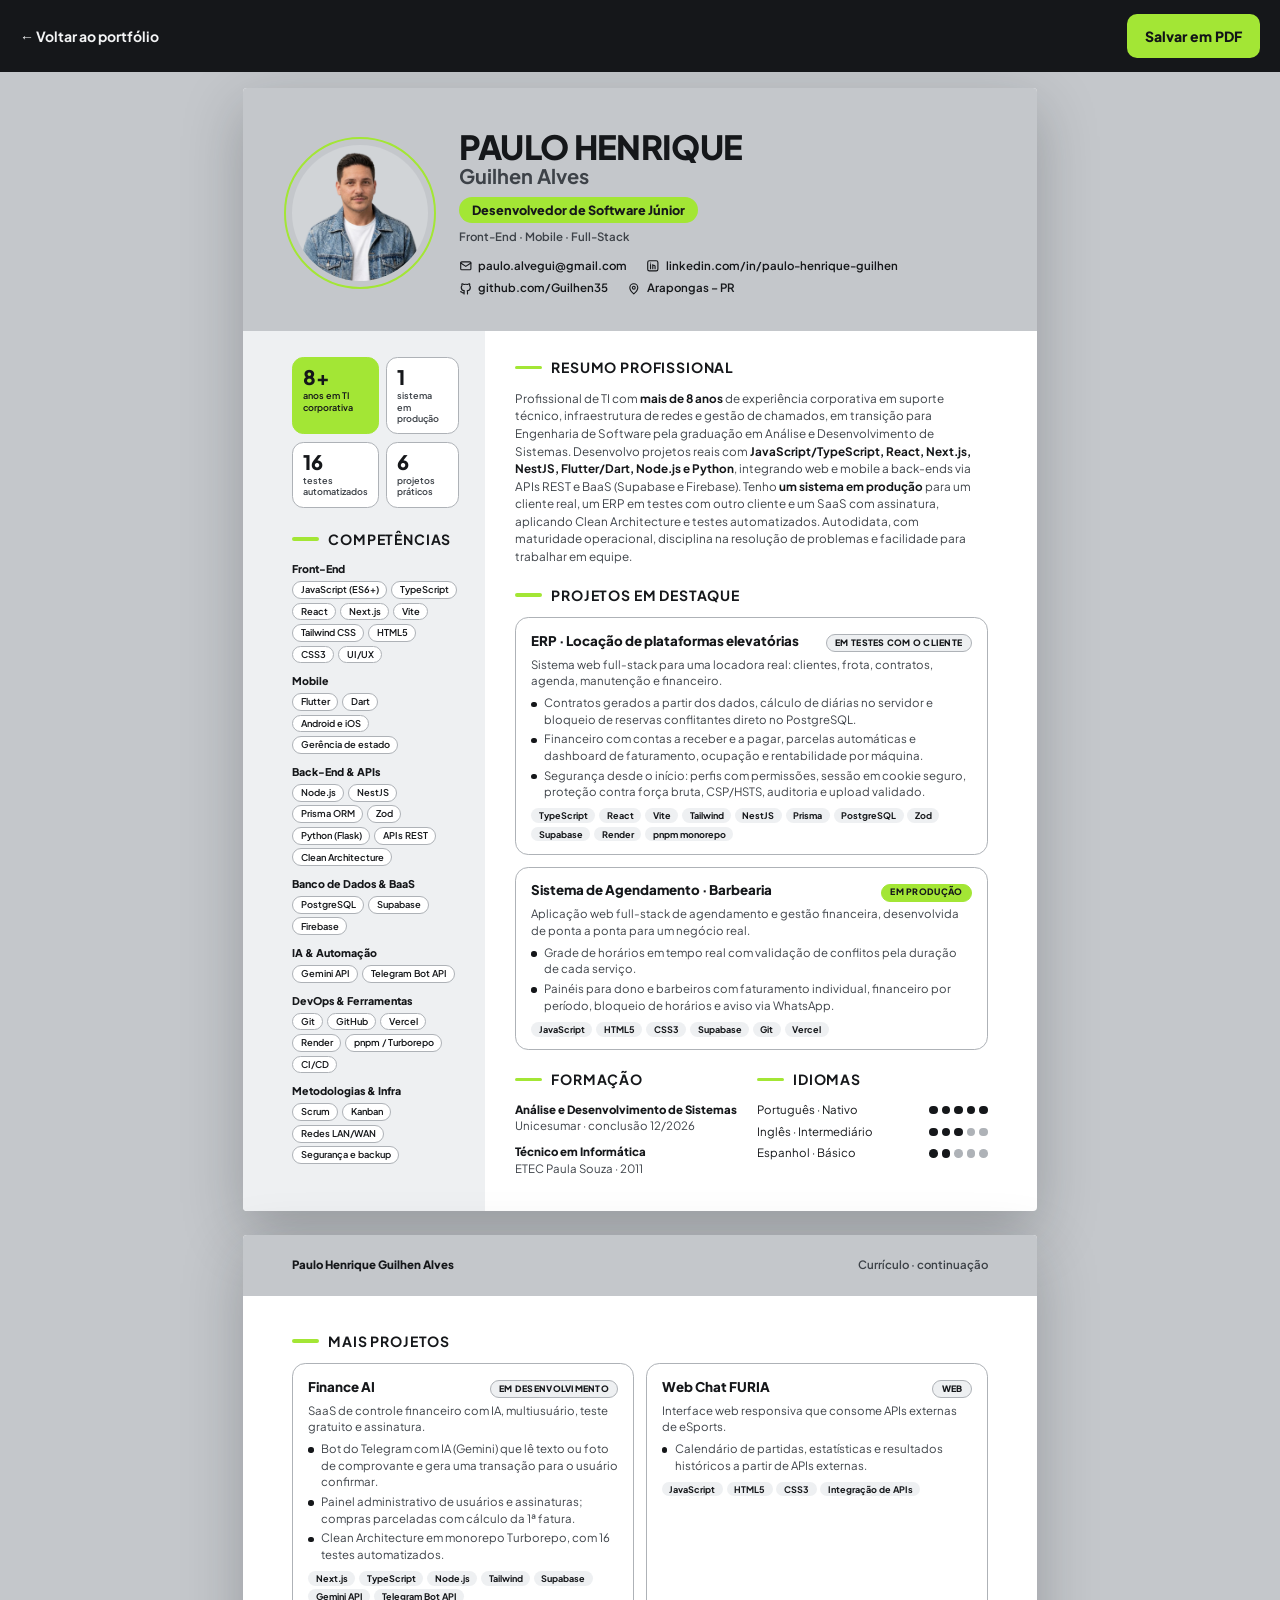
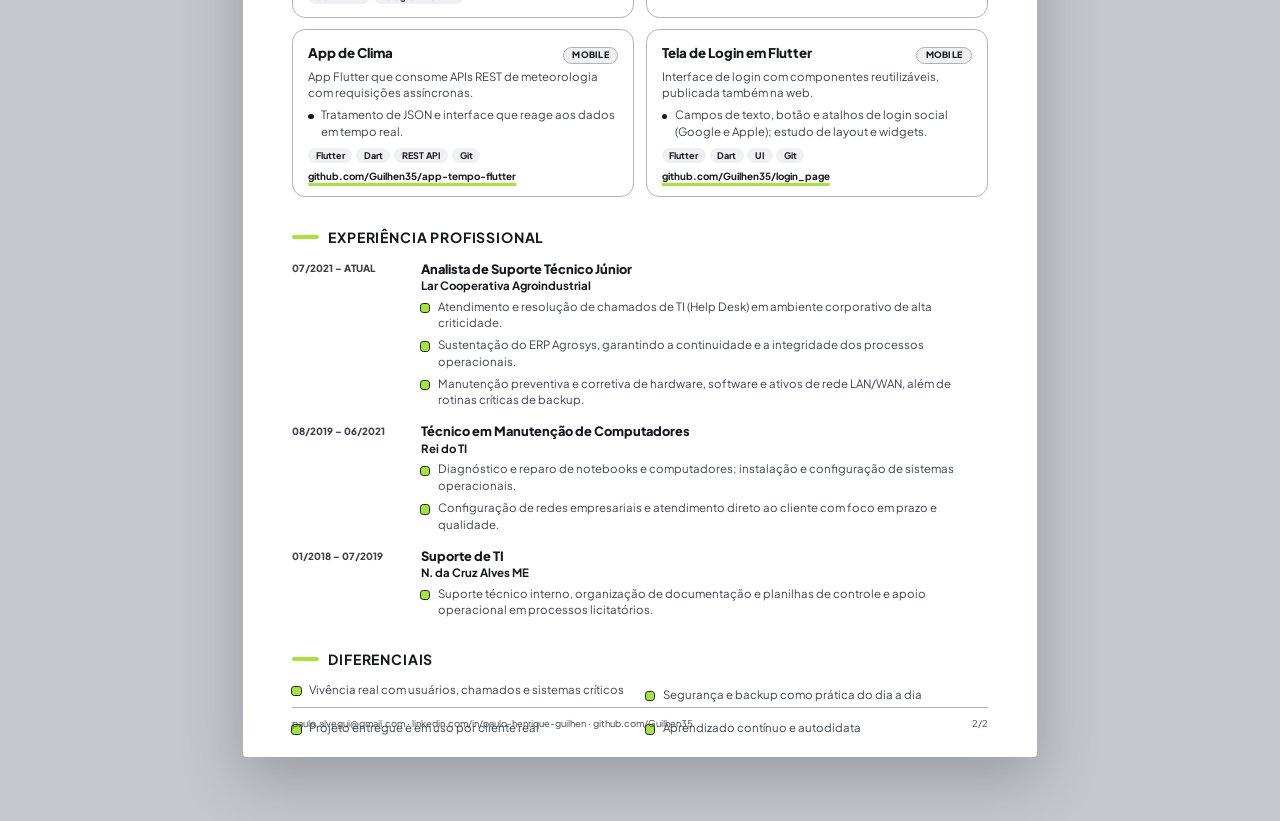
==== curriculo.html @ 2b318597 "Corrige textos do curriculo e PDF no celular" ====
<!doctype html>
<html lang="pt-BR">
<head>
  <meta charset="utf-8">
  <meta name="viewport" content="width=860">
  <title>Currículo · Paulo Henrique Guilhen Alves</title>
  <meta name="description" content="Currículo de Paulo Henrique Guilhen Alves, desenvolvedor de software Front-End, Mobile e Full-Stack.">
  <meta name="robots" content="noindex">
  <link rel="icon" href="/assets/img/favicon.svg" type="image/svg+xml">
  <link rel="stylesheet" href="/assets/css/curriculo.css">
  <script src="/assets/js/curriculo.js" defer></script>
</head>
<body>
<nav class="barra-cv" aria-label="Ações do currículo">
  <a href="/">← Voltar ao portfólio</a>
  <button type="button" data-imprimir>Salvar em PDF</button>
</nav>

<section class="pagina">
  <header class="topo">
    <div class="foto"><img src="/assets/img/foto.webp" alt=""></div>
    <div>
      <h1 class="nome">Paulo Henrique<span>Guilhen Alves</span></h1>
      <p class="tag">Desenvolvedor de Software Júnior</p>
      <p class="sub">Front-End · Mobile · Full-Stack</p>
      <ul class="contatos">
        <li><svg viewBox="0 0 24 24"><rect x="3" y="5" width="18" height="14" rx="2"/><path d="m3 7 9 6 9-6"/></svg>paulo.alvegui@gmail.com</li>
        <li><svg viewBox="0 0 24 24"><rect x="3" y="3" width="18" height="18" rx="3"/><path d="M8 10v7M8 7v.01M12 17v-4a2 2 0 0 1 4 0v4M12 10v7"/></svg><a href="https://www.linkedin.com/in/paulo-henrique-guilhen">linkedin.com/in/paulo-henrique-guilhen</a></li>
        <li><svg viewBox="0 0 24 24"><path d="M9 19c-4 1.5-4-2-6-2m12 4v-3.5c0-1 .1-1.4-.5-2 2.8-.3 5.5-1.4 5.5-6a4.6 4.6 0 0 0-1.3-3.2 4.2 4.2 0 0 0-.1-3.2s-1.1-.3-3.5 1.3a12 12 0 0 0-6.2 0C6.5 2.8 5.4 3.1 5.4 3.1a4.2 4.2 0 0 0-.1 3.2A4.6 4.6 0 0 0 4 9.5c0 4.6 2.7 5.7 5.5 6-.6.6-.6 1.2-.5 2V21"/></svg><a href="https://github.com/Guilhen35">github.com/Guilhen35</a></li>
        <li><svg viewBox="0 0 24 24"><path d="M12 21s-7-6.2-7-11a7 7 0 0 1 14 0c0 4.8-7 11-7 11z"/><circle cx="12" cy="10" r="2.5"/></svg>Arapongas – PR</li>
      </ul>
    </div>
  </header>

  <div class="corpo">
    <aside class="lateral">
      <ul class="numeros">
        <li><strong>8+</strong><span>anos em TI corporativa</span></li>
        <li><strong>1</strong><span>sistema em produção</span></li>
        <li><strong>16</strong><span>testes automatizados</span></li>
        <li><strong>6</strong><span>projetos práticos</span></li>
      </ul>

      <div>
        <h2>Competências</h2>
        <div class="grupo"><h3>Front-End</h3><ul class="chips"><li>JavaScript (ES6+)</li><li>TypeScript</li><li>React</li><li>Next.js</li><li>Vite</li><li>Tailwind CSS</li><li>HTML5</li><li>CSS3</li><li>UI/UX</li></ul></div>
        <div class="grupo"><h3>Mobile</h3><ul class="chips"><li>Flutter</li><li>Dart</li><li>Android e iOS</li><li>Gerência de estado</li></ul></div>
        <div class="grupo"><h3>Back-End &amp; APIs</h3><ul class="chips"><li>Node.js</li><li>NestJS</li><li>Prisma ORM</li><li>Zod</li><li>Python (Flask)</li><li>APIs REST</li><li>Clean Architecture</li></ul></div>
        <div class="grupo"><h3>Banco de Dados &amp; BaaS</h3><ul class="chips"><li>PostgreSQL</li><li>Supabase</li><li>Firebase</li></ul></div>
        <div class="grupo"><h3>IA &amp; Automação</h3><ul class="chips"><li>Gemini API</li><li>Telegram Bot API</li></ul></div>
        <div class="grupo"><h3>DevOps &amp; Ferramentas</h3><ul class="chips"><li>Git</li><li>GitHub</li><li>Vercel</li><li>Render</li><li>pnpm / Turborepo</li><li>CI/CD</li></ul></div>
        <div class="grupo"><h3>Metodologias &amp; Infra</h3><ul class="chips"><li>Scrum</li><li>Kanban</li><li>Redes LAN/WAN</li><li>Segurança e backup</li></ul></div>
      </div>

    </aside>

    <main class="principal">
      <div>
        <h2>Resumo profissional</h2>
        <p class="resumo">Profissional de TI com <strong>mais de 8 anos</strong> de experiência corporativa em suporte técnico, infraestrutura de redes e gestão de chamados, em transição para Engenharia de Software pela graduação em Análise e Desenvolvimento de Sistemas. Desenvolvo projetos reais com <strong>JavaScript/TypeScript, React, Next.js, NestJS, Flutter/Dart, Node.js e Python</strong>, integrando web e mobile a back-ends via APIs REST e BaaS (Supabase e Firebase). Tenho <strong>um sistema em produção</strong> para um cliente real, um ERP em testes com outro cliente e um SaaS com assinatura, aplicando Clean Architecture e testes automatizados. Autodidata, com maturidade operacional, disciplina na resolução de problemas e facilidade para trabalhar em equipe.</p>
      </div>

      <div>
        <h2>Projetos em destaque</h2>
        <article class="projeto">
          <div class="projeto__topo"><h3>ERP · Locação de plataformas elevatórias</h3><span class="status">Em testes com o cliente</span></div>
          <p class="desc">Sistema web full-stack para uma locadora real: clientes, frota, contratos, agenda, manutenção e financeiro.</p>
          <ul class="pontos-txt">
            <li>Contratos gerados a partir dos dados, cálculo de diárias no servidor e bloqueio de reservas conflitantes direto no PostgreSQL.</li>
            <li>Financeiro com contas a receber e a pagar, parcelas automáticas e dashboard de faturamento, ocupação e rentabilidade por máquina.</li>
            <li>Segurança desde o início: perfis com permissões, sessão em cookie seguro, proteção contra força bruta, CSP/HSTS, auditoria e upload validado.</li>
          </ul>
          <ul class="techs"><li>TypeScript</li><li>React</li><li>Vite</li><li>Tailwind</li><li>NestJS</li><li>Prisma</li><li>PostgreSQL</li><li>Zod</li><li>Supabase</li><li>Render</li><li>pnpm monorepo</li></ul>
        </article>
        <article class="projeto">
          <div class="projeto__topo"><h3>Sistema de Agendamento · Barbearia</h3><span class="status verde">Em produção</span></div>
          <p class="desc">Aplicação web full-stack de agendamento e gestão financeira, desenvolvida de ponta a ponta para um negócio real.</p>
          <ul class="pontos-txt">
            <li>Grade de horários em tempo real com validação de conflitos pela duração de cada serviço.</li>
            <li>Painéis para dono e barbeiros com faturamento individual, financeiro por período, bloqueio de horários e aviso via WhatsApp.</li>
          </ul>
          <ul class="techs"><li>JavaScript</li><li>HTML5</li><li>CSS3</li><li>Supabase</li><li>Git</li><li>Vercel</li></ul>
        </article>
      </div>
      <div class="grade2">
        <div>
        <h2>Formação</h2>
        <div class="item"><h3>Análise e Desenvolvimento de Sistemas</h3><p>Unicesumar · conclusão 12/2026</p></div>
        <div class="item"><h3>Técnico em Informática</h3><p>ETEC Paula Souza · 2011</p></div>
      </div>

        <div>
        <h2>Idiomas</h2>
        <div class="idioma"><span>Português · Nativo</span><span class="pontos"><i class="on"></i><i class="on"></i><i class="on"></i><i class="on"></i><i class="on"></i></span></div>
        <div class="idioma"><span>Inglês · Intermediário</span><span class="pontos"><i class="on"></i><i class="on"></i><i class="on"></i><i></i><i></i></span></div>
        <div class="idioma"><span>Espanhol · Básico</span><span class="pontos"><i class="on"></i><i class="on"></i><i></i><i></i><i></i></span></div>
      </div>
      </div>
    </main>
  </div>
</section>

<section class="pagina">
  <header class="topo2">Paulo Henrique Guilhen Alves <span>Currículo · continuação</span></header>
  <div class="corpo2">
    <div>
      <h2>Mais projetos</h2>
      <div class="grade2">
        <article class="projeto">
          <div class="projeto__topo"><h3>Finance AI</h3><span class="status">Em desenvolvimento</span></div>
          <p class="desc">SaaS de controle financeiro com IA, multiusuário, teste gratuito e assinatura.</p>
          <ul class="pontos-txt">
            <li>Bot do Telegram com IA (Gemini) que lê texto ou foto de comprovante e gera uma transação para o usuário confirmar.</li>
            <li>Painel administrativo de usuários e assinaturas; compras parceladas com cálculo da 1ª fatura.</li>
            <li>Clean Architecture em monorepo Turborepo, com 16 testes automatizados.</li>
          </ul>
          <ul class="techs"><li>Next.js</li><li>TypeScript</li><li>Node.js</li><li>Tailwind</li><li>Supabase</li><li>Gemini API</li><li>Telegram Bot API</li></ul>
        </article>
        <article class="projeto">
          <div class="projeto__topo"><h3>Web Chat FURIA</h3><span class="status">Web</span></div>
          <p class="desc">Interface web responsiva que consome APIs externas de eSports.</p>
          <ul class="pontos-txt">
            <li>Calendário de partidas, estatísticas e resultados históricos a partir de APIs externas.</li>
          </ul>
          <ul class="techs"><li>JavaScript</li><li>HTML5</li><li>CSS3</li><li>Integração de APIs</li></ul>
        </article>
        <article class="projeto">
          <div class="projeto__topo"><h3>App de Clima</h3><span class="status">Mobile</span></div>
          <p class="desc">App Flutter que consome APIs REST de meteorologia com requisições assíncronas.</p>
          <ul class="pontos-txt">
            <li>Tratamento de JSON e interface que reage aos dados em tempo real.</li>
          </ul>
          <ul class="techs"><li>Flutter</li><li>Dart</li><li>REST API</li><li>Git</li></ul>
          <p class="repo"><a href="https://github.com/Guilhen35/app-tempo-flutter">github.com/Guilhen35/app-tempo-flutter</a></p>
        </article>
        <article class="projeto">
          <div class="projeto__topo"><h3>Tela de Login em Flutter</h3><span class="status">Mobile</span></div>
          <p class="desc">Interface de login com componentes reutilizáveis, publicada também na web.</p>
          <ul class="pontos-txt">
            <li>Campos de texto, botão e atalhos de login social (Google e Apple); estudo de layout e widgets.</li>
          </ul>
          <ul class="techs"><li>Flutter</li><li>Dart</li><li>UI</li><li>Git</li></ul>
          <p class="repo"><a href="https://github.com/Guilhen35/login_page">github.com/Guilhen35/login_page</a></p>
        </article>
      </div>
    </div>

    <div>
      <h2>Experiência profissional</h2>
      <div class="exp">
        <span class="exp__periodo">07/2021 – atual</span>
        <div>
          <h3>Analista de Suporte Técnico Júnior</h3>
          <p class="local">Lar Cooperativa Agroindustrial</p>
          <ul class="lista-check">
            <li>Atendimento e resolução de chamados de TI (Help Desk) em ambiente corporativo de alta criticidade.</li>
            <li>Sustentação do ERP Agrosys, garantindo a continuidade e a integridade dos processos operacionais.</li>
            <li>Manutenção preventiva e corretiva de hardware, software e ativos de rede LAN/WAN, além de rotinas críticas de backup.</li>
          </ul>
        </div>
      </div>
      <div class="exp">
        <span class="exp__periodo">08/2019 – 06/2021</span>
        <div>
          <h3>Técnico em Manutenção de Computadores</h3>
          <p class="local">Rei do TI</p>
          <ul class="lista-check">
            <li>Diagnóstico e reparo de notebooks e computadores; instalação e configuração de sistemas operacionais.</li>
            <li>Configuração de redes empresariais e atendimento direto ao cliente com foco em prazo e qualidade.</li>
          </ul>
        </div>
      </div>
      <div class="exp">
        <span class="exp__periodo">01/2018 – 07/2019</span>
        <div>
          <h3>Suporte de TI</h3>
          <p class="local">N. da Cruz Alves ME</p>
          <ul class="lista-check">
            <li>Suporte técnico interno, organização de documentação e planilhas de controle e apoio operacional em processos licitatórios.</li>
          </ul>
        </div>
      </div>
    </div>

    <div>
      <h2>Diferenciais</h2>
      <ul class="lista-check grade2">
        <li>Vivência real com usuários, chamados e sistemas críticos</li>
        <li>Segurança e backup como prática do dia a dia</li>
        <li>Projeto entregue e em uso por cliente real</li>
        <li>Aprendizado contínuo e autodidata</li>
      </ul>
    </div>
  </div>
  <footer class="rodape"><span>paulo.alvegui@gmail.com · linkedin.com/in/paulo-henrique-guilhen · github.com/Guilhen35</span><span>2/2</span></footer>
</section>

</body>
</html>
---- assets/css/curriculo.css ----
@font-face { font-family: 'Jakarta'; src: url('../fonts/plus-jakarta-sans-latin-wght-normal.woff2') format('woff2'); font-weight: 200 800; }
@page { size: A4; margin: 0; }
:root {
  --bg: #C4C7CB; --surface: #EEF0F2; --circulo: #D1D4D7; --borda: #AEB2B7;
  --texto: #15171A; --suave: #3D4248; --destaque: #A3E635;
}
* { box-sizing: border-box; }
html { -webkit-text-size-adjust: 100%; text-size-adjust: 100%; }
body { margin: 0; font-family: 'Jakarta', sans-serif; color: var(--texto); font-size: 8.6pt; line-height: 1.45; -webkit-print-color-adjust: exact; print-color-adjust: exact; }
.pagina { width: 210mm; height: 297mm; position: relative; overflow: hidden; background: #fff; page-break-after: always; }
.pagina:last-child { page-break-after: auto; }
h2 { margin: 0 0 3.2mm; font-size: 10.5pt; text-transform: uppercase; letter-spacing: .06em; display: flex; align-items: center; gap: 2.5mm; }
h2::before { content: ""; width: 7mm; height: 1mm; background: var(--destaque); border-radius: 1mm; }
p { margin: 0; }
ul { margin: 0; padding: 0; list-style: none; }
a { color: inherit; text-decoration: none; }

/* Cabeçalho */
.topo { background: var(--bg); padding: 11mm 13mm 9mm; display: flex; align-items: center; gap: 8mm; }
.foto { width: 36mm; height: 36mm; border-radius: 50%; background: var(--circulo); overflow: hidden; position: relative; flex-shrink: 0; outline: .7mm solid var(--destaque); outline-offset: 1.6mm; }
.foto img { position: absolute; left: 50%; top: 5%; height: 143%; transform: translateX(-50%); }
.nome { margin: 0; font-size: 25pt; line-height: .98; font-weight: 800; letter-spacing: -.02em; text-transform: uppercase; }
.nome span { display: block; font-size: 15pt; font-weight: 700; letter-spacing: 0; color: var(--suave); margin-top: 1mm; text-transform: none; }
.tag { display: inline-block; margin-top: 3mm; background: var(--destaque); padding: 1mm 3.5mm; border-radius: 10mm; font-weight: 800; font-size: 9.5pt; }
.sub { margin-top: 1.6mm; font-weight: 600; color: var(--suave); }
.contatos { display: flex; flex-wrap: wrap; gap: 1.6mm 5mm; margin-top: 3.2mm; font-weight: 600; }
.contatos li { display: flex; align-items: center; gap: 1.6mm; }
.contatos svg { width: 3.6mm; height: 3.6mm; fill: none; stroke: var(--texto); stroke-width: 2; stroke-linecap: round; stroke-linejoin: round; }

/* Corpo */
.corpo { display: grid; grid-template-columns: 64mm 1fr; height: calc(297mm - 58mm); }
.lateral { background: var(--surface); padding: 7mm 7mm 7mm 13mm; display: flex; flex-direction: column; gap: 5.5mm; }
.principal { padding: 7mm 13mm 7mm 8mm; display: flex; flex-direction: column; gap: 5mm; }

.numeros { display: grid; grid-template-columns: 1fr 1fr; gap: 2mm; }
.numeros li { background: #fff; border: .25mm solid var(--borda); border-radius: 3mm; padding: 2.4mm 2.6mm; }
.numeros li:first-child { background: var(--destaque); border-color: var(--destaque); }
.numeros strong { display: block; font-size: 15pt; line-height: 1; font-weight: 800; }
.numeros span { font-size: 6.8pt; font-weight: 600; color: var(--suave); line-height: 1.25; display: block; margin-top: .8mm; }
.numeros li:first-child span { color: var(--texto); }

.grupo { margin-bottom: 2.6mm; }
.grupo:last-child { margin-bottom: 0; }
.grupo h3 { margin: 0 0 1.2mm; font-size: 8pt; font-weight: 800; }
.chips { display: flex; flex-wrap: wrap; gap: 1mm; }
.chips li { background: #fff; border: .25mm solid var(--borda); border-radius: 10mm; padding: .3mm 2mm; font-size: 7pt; font-weight: 600; }

.item h3 { margin: 0; font-size: 8.6pt; font-weight: 800; }
.item p { color: var(--suave); }
.item + .item { margin-top: 2.4mm; }
.idioma { display: flex; justify-content: space-between; align-items: center; }
.idioma + .idioma { margin-top: 1.4mm; }
.pontos { display: flex; gap: 1mm; }
.pontos i { width: 2.3mm; height: 2.3mm; border-radius: 50%; background: var(--borda); }
.pontos i.on { background: var(--texto); }
.lista-check li { position: relative; padding-left: 4.5mm; color: var(--suave); }
.lista-check li + li { margin-top: 1.4mm; }
.lista-check li::before { content: ""; position: absolute; left: 0; top: 1.4mm; width: 2.2mm; height: 2.2mm; border-radius: .6mm; background: var(--destaque); outline: .25mm solid var(--texto); }

.resumo { font-size: 8.8pt; line-height: 1.5; color: var(--suave); }
.resumo strong { color: var(--texto); }

.projeto { border: .25mm solid var(--borda); border-radius: 3.5mm; padding: 3.4mm 4mm; }
.projeto + .projeto { margin-top: 3mm; }
.projeto__topo { display: flex; justify-content: space-between; align-items: baseline; gap: 3mm; }
.projeto h3 { margin: 0; font-size: 10pt; font-weight: 800; }
.status { flex-shrink: 0; font-size: 6.6pt; font-weight: 800; text-transform: uppercase; letter-spacing: .03em; padding: .4mm 2.2mm; border-radius: 10mm; border: .25mm solid var(--borda); background: var(--surface); }
.status.verde { background: var(--destaque); border-color: var(--destaque); }
.projeto .desc { margin-top: 1.2mm; color: var(--suave); }
.projeto ul.pontos-txt { margin-top: 1.4mm; }
.projeto ul.pontos-txt li { position: relative; padding-left: 3.4mm; color: var(--suave); }
.projeto ul.pontos-txt li + li { margin-top: .8mm; }
.projeto ul.pontos-txt li::before { content: ""; position: absolute; left: 0; top: 1.7mm; width: 1.4mm; height: 1.4mm; border-radius: 50%; background: var(--texto); }
.techs { display: flex; flex-wrap: wrap; gap: 1mm; margin-top: 2mm; }
.techs li { background: var(--surface); border-radius: 10mm; padding: .2mm 2mm; font-size: 6.8pt; font-weight: 700; }
.repo { margin-top: 1.6mm; font-size: 7.4pt; font-weight: 700; text-decoration: underline; text-decoration-color: var(--destaque); text-decoration-thickness: .7mm; text-underline-offset: .8mm; }

.exp { display: grid; grid-template-columns: 30mm 1fr; gap: 4mm; }
.exp + .exp { margin-top: 3.6mm; }
.exp__periodo { font-size: 7.4pt; font-weight: 800; text-transform: uppercase; color: var(--suave); padding-top: .5mm; }
.exp h3 { margin: 0; font-size: 9.6pt; font-weight: 800; }
.exp .local { font-weight: 700; margin-bottom: 1mm; }

/* Página 2 */
.topo2 { background: var(--bg); padding: 6mm 13mm; display: flex; justify-content: space-between; align-items: center; font-weight: 800; }
.topo2 span { font-weight: 600; color: var(--suave); }
.corpo2 { padding: 9mm 13mm; display: flex; flex-direction: column; gap: 8mm; }
.grade2 { display: grid; grid-template-columns: 1fr 1fr; gap: 3mm; }
.grade2 .projeto + .projeto { margin-top: 0; }
.rodape { position: absolute; left: 13mm; right: 13mm; bottom: 7mm; display: flex; justify-content: space-between; font-size: 7pt; color: var(--suave); border-top: .25mm solid var(--borda); padding-top: 2.5mm; }

/* Tela: páginas centralizadas sobre o fundo do site */
@media screen {
  html { background: #C4C7CB; }
  body { padding: 88px 16px 40px; }
  .pagina { margin: 0 auto 24px; box-shadow: 0 20px 60px rgba(21,23,26,.25); border-radius: 4px; }
  .barra-cv {
    position: fixed; top: 0; left: 0; right: 0; z-index: 10;
    display: flex; justify-content: space-between; align-items: center; gap: 12px;
    padding: 14px 20px; background: #15171A; color: #F3F4F5; font-size: 14px;
  }
  .barra-cv a { font-weight: 700; color: #F3F4F5; }
  .barra-cv button {
    min-height: 44px; padding: 0 18px; border: 0; border-radius: 10px; cursor: pointer;
    background: #A3E635; color: #121417; font: 800 14px 'Jakarta', system-ui, sans-serif;
  }
}
@media print { .barra-cv { display: none; } }
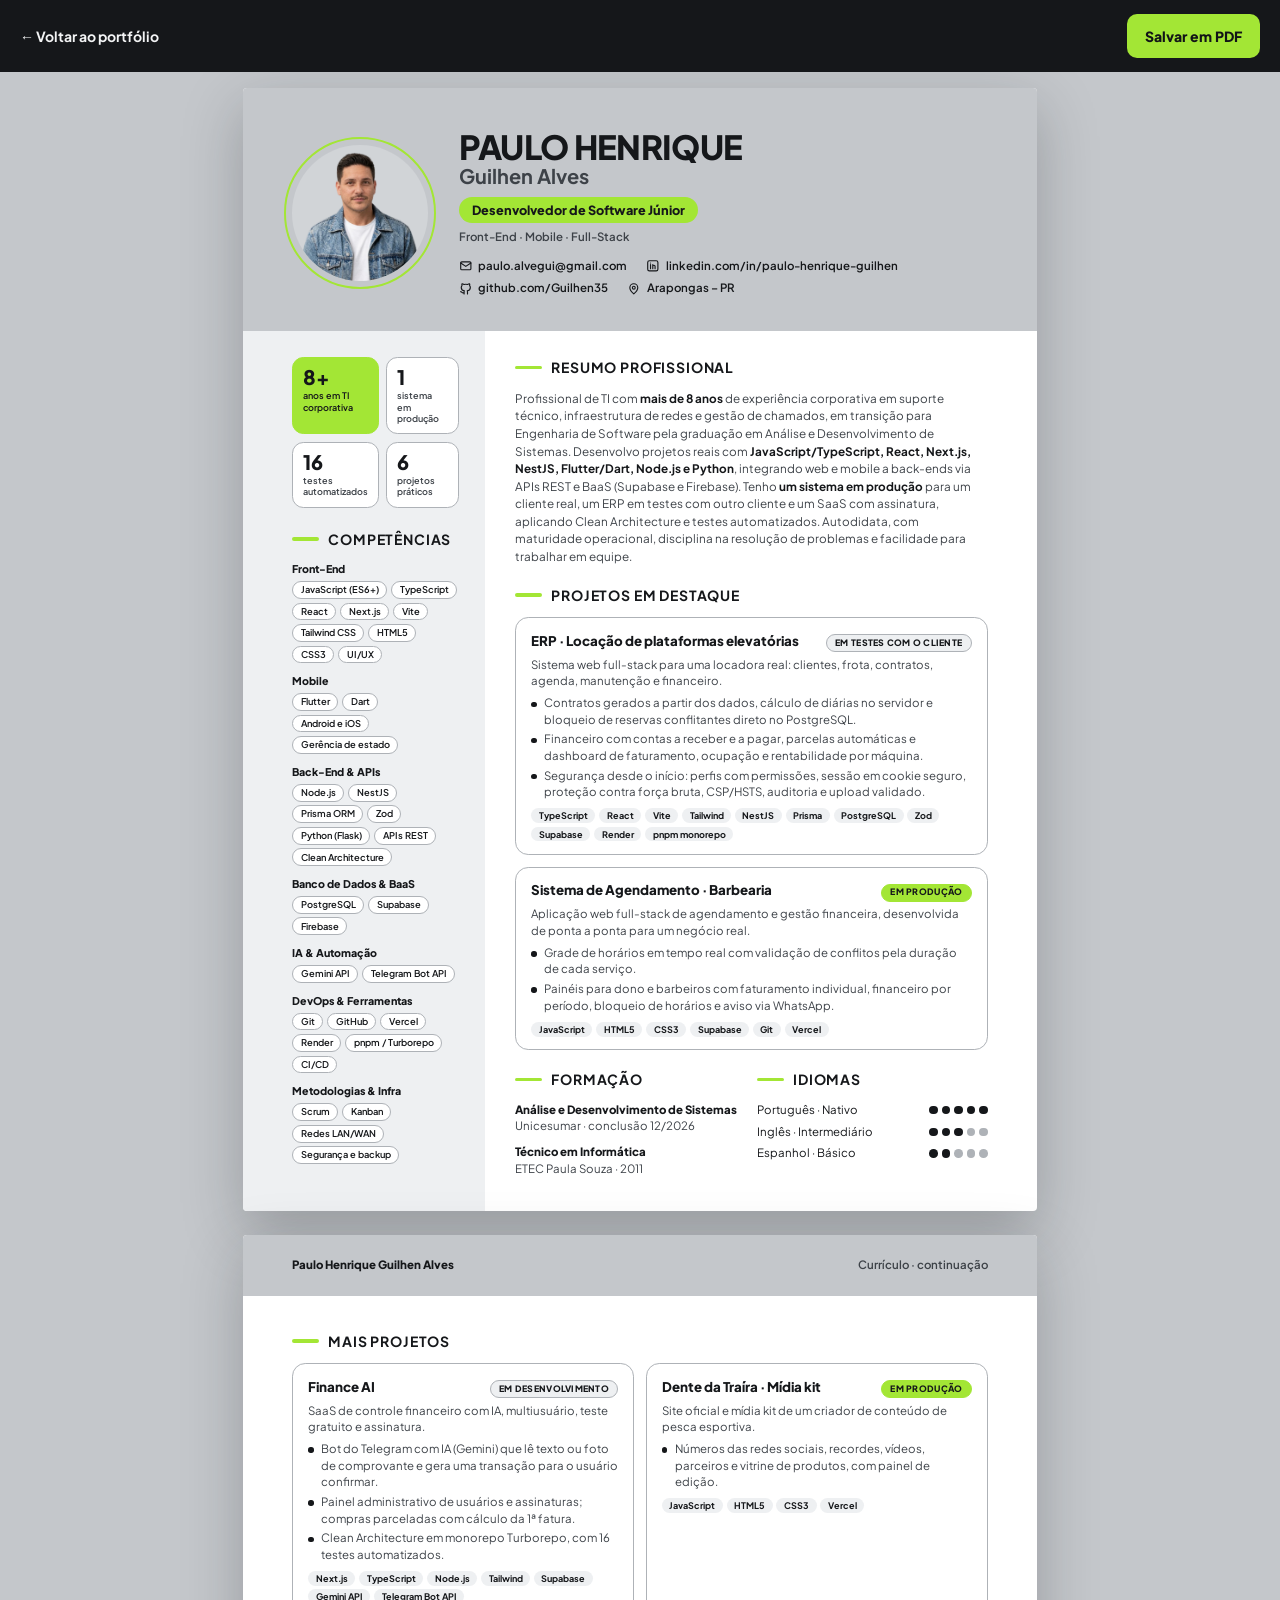
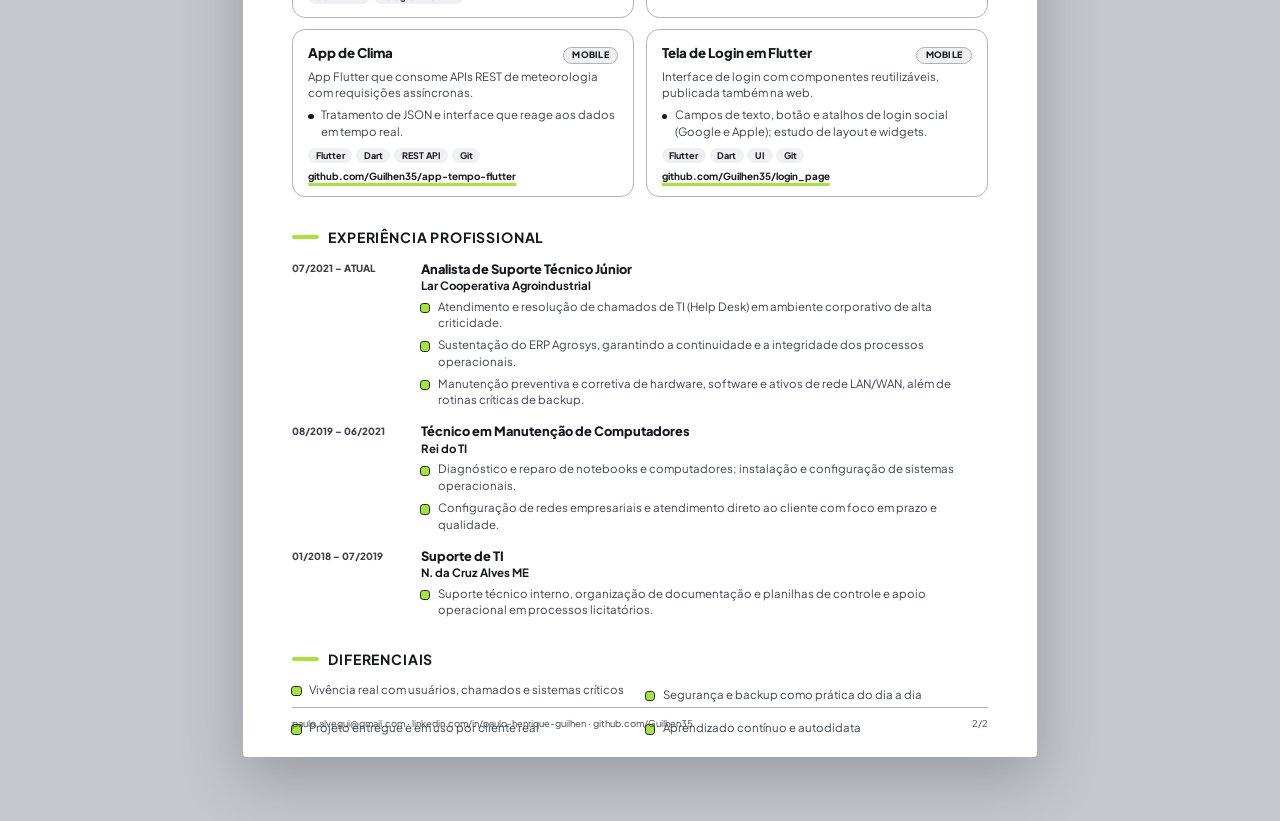
==== commit 14d0e8b4: "Curriculo: troca Web Chat FURIA pelo Dente da Traira" ====
--- a/curriculo.html
+++ b/curriculo.html
@@ -117,12 +117,12 @@
           <ul class="techs"><li>Next.js</li><li>TypeScript</li><li>Node.js</li><li>Tailwind</li><li>Supabase</li><li>Gemini API</li><li>Telegram Bot API</li></ul>
         </article>
         <article class="projeto">
-          <div class="projeto__topo"><h3>Web Chat FURIA</h3><span class="status">Web</span></div>
-          <p class="desc">Interface web responsiva que consome APIs externas de eSports.</p>
+          <div class="projeto__topo"><h3>Dente da Traíra · Mídia kit</h3><span class="status verde">Em produção</span></div>
+          <p class="desc">Site oficial e mídia kit de um criador de conteúdo de pesca esportiva.</p>
           <ul class="pontos-txt">
-            <li>Calendário de partidas, estatísticas e resultados históricos a partir de APIs externas.</li>
+            <li>Números das redes sociais, recordes, vídeos, parceiros e vitrine de produtos, com painel de edição.</li>
           </ul>
-          <ul class="techs"><li>JavaScript</li><li>HTML5</li><li>CSS3</li><li>Integração de APIs</li></ul>
+          <ul class="techs"><li>JavaScript</li><li>HTML5</li><li>CSS3</li><li>Vercel</li></ul>
         </article>
         <article class="projeto">
           <div class="projeto__topo"><h3>App de Clima</h3><span class="status">Mobile</span></div>
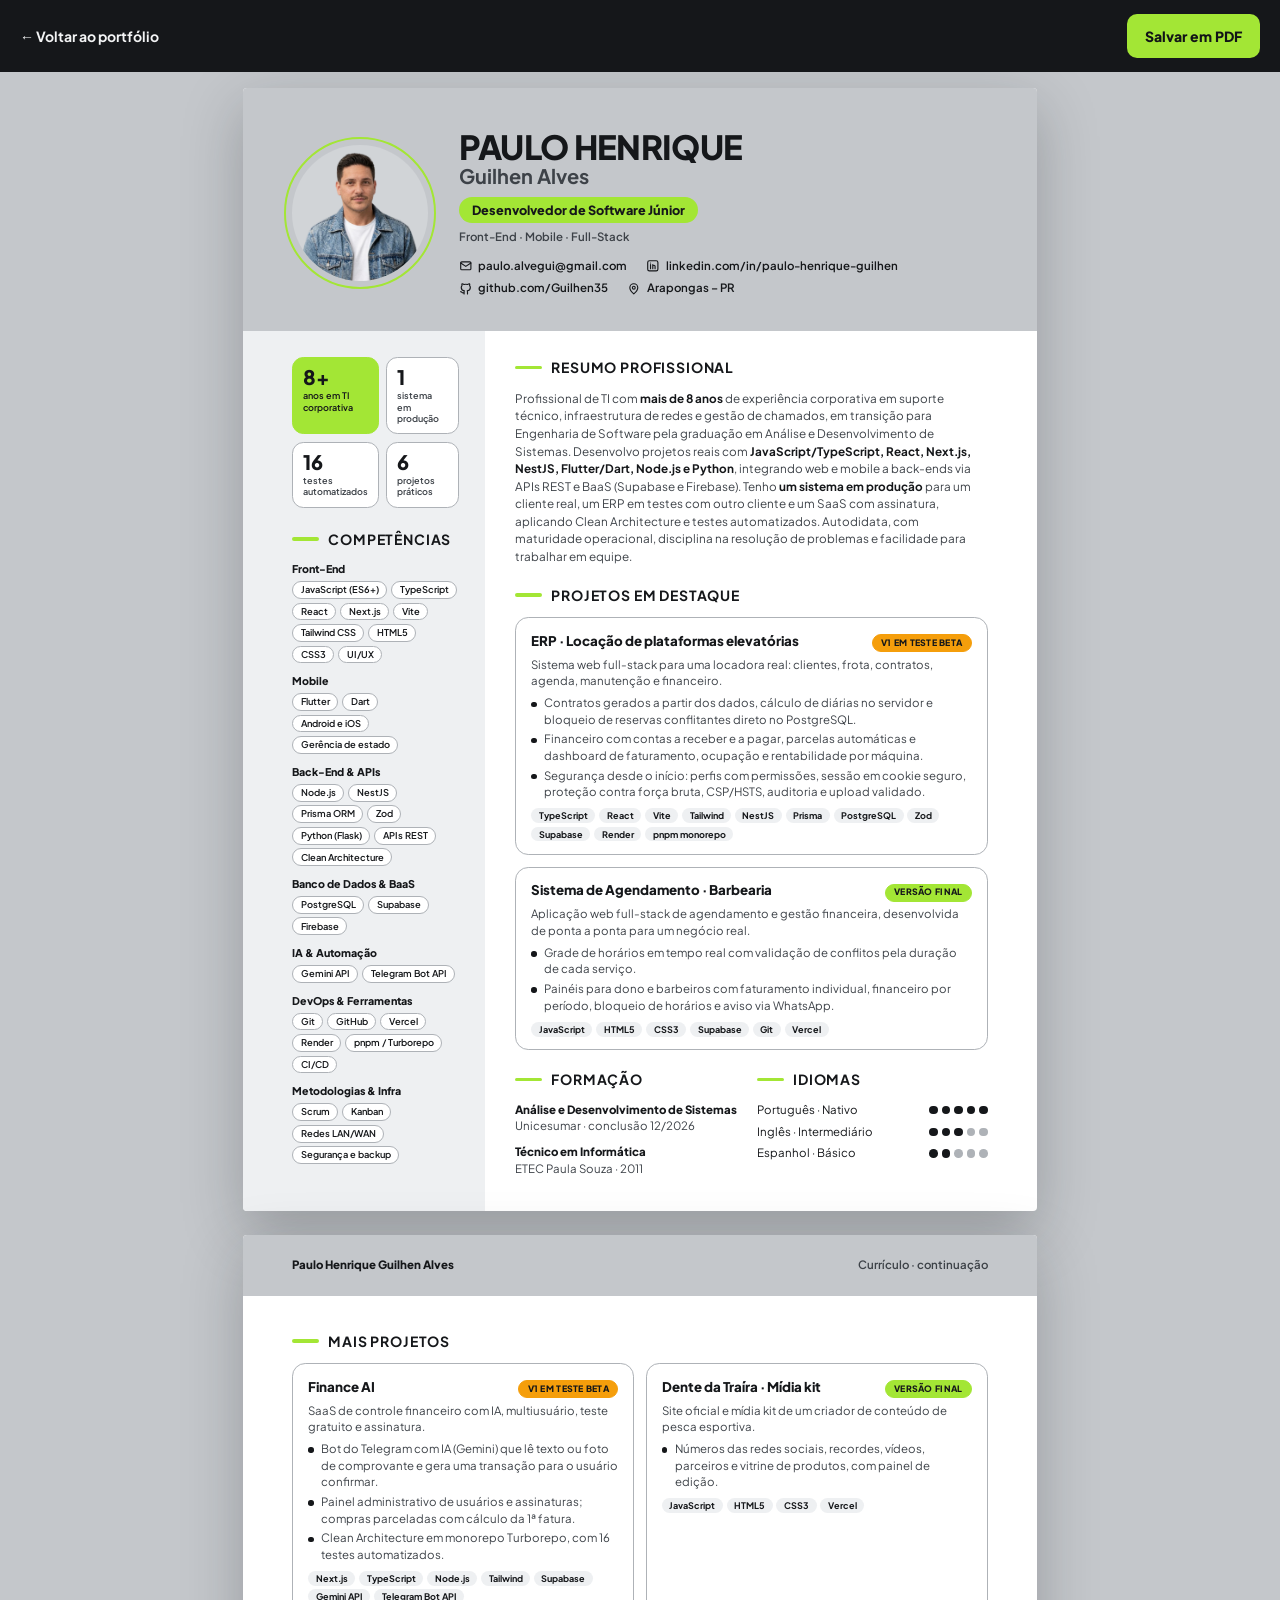
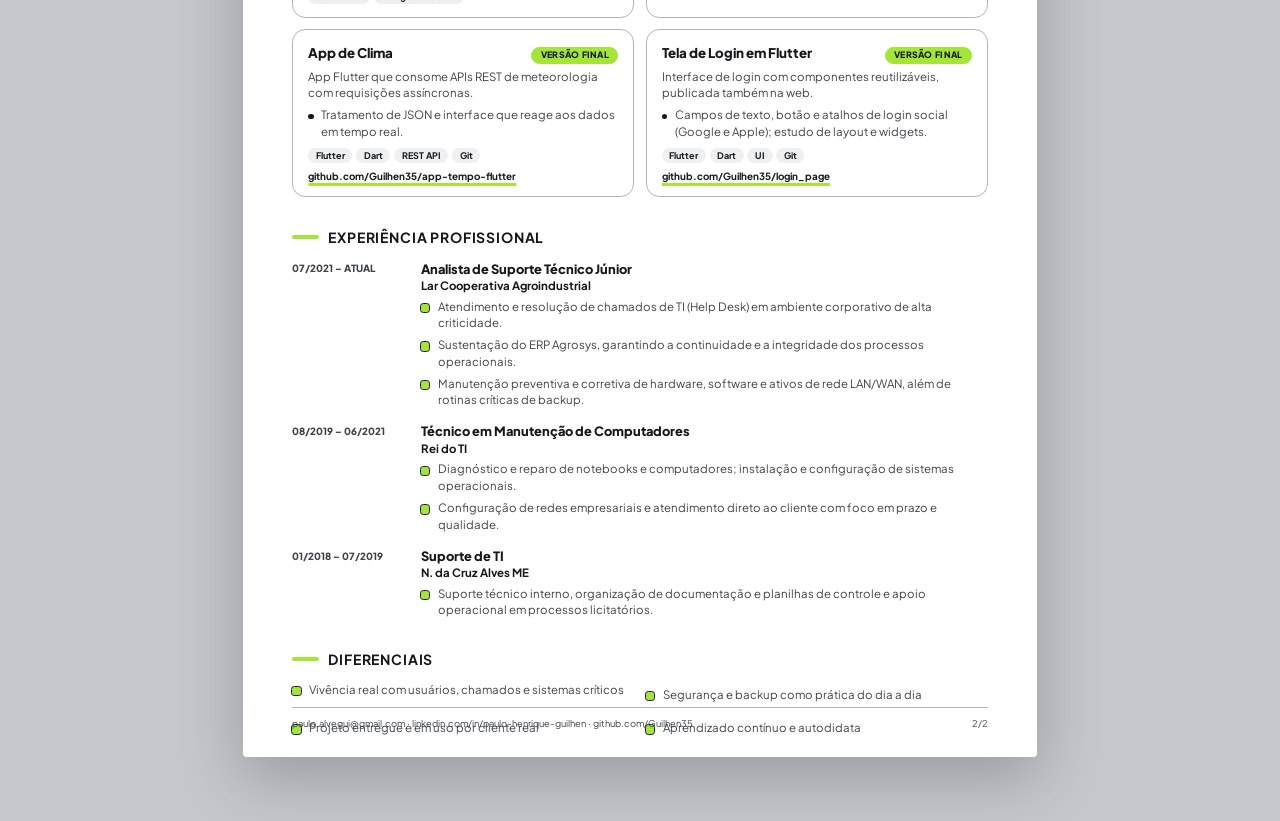
==== commit cfc690c2: "Novos selos de fase dos projetos" ====
--- a/curriculo.html
+++ b/curriculo.html
@@ -63,7 +63,7 @@
       <div>
         <h2>Projetos em destaque</h2>
         <article class="projeto">
-          <div class="projeto__topo"><h3>ERP · Locação de plataformas elevatórias</h3><span class="status">Em testes com o cliente</span></div>
+          <div class="projeto__topo"><h3>ERP · Locação de plataformas elevatórias</h3><span class="status laranja">V1 em teste beta</span></div>
           <p class="desc">Sistema web full-stack para uma locadora real: clientes, frota, contratos, agenda, manutenção e financeiro.</p>
           <ul class="pontos-txt">
             <li>Contratos gerados a partir dos dados, cálculo de diárias no servidor e bloqueio de reservas conflitantes direto no PostgreSQL.</li>
@@ -73,7 +73,7 @@
           <ul class="techs"><li>TypeScript</li><li>React</li><li>Vite</li><li>Tailwind</li><li>NestJS</li><li>Prisma</li><li>PostgreSQL</li><li>Zod</li><li>Supabase</li><li>Render</li><li>pnpm monorepo</li></ul>
         </article>
         <article class="projeto">
-          <div class="projeto__topo"><h3>Sistema de Agendamento · Barbearia</h3><span class="status verde">Em produção</span></div>
+          <div class="projeto__topo"><h3>Sistema de Agendamento · Barbearia</h3><span class="status verde">Versão final</span></div>
           <p class="desc">Aplicação web full-stack de agendamento e gestão financeira, desenvolvida de ponta a ponta para um negócio real.</p>
           <ul class="pontos-txt">
             <li>Grade de horários em tempo real com validação de conflitos pela duração de cada serviço.</li>
@@ -107,7 +107,7 @@
       <h2>Mais projetos</h2>
       <div class="grade2">
         <article class="projeto">
-          <div class="projeto__topo"><h3>Finance AI</h3><span class="status">Em desenvolvimento</span></div>
+          <div class="projeto__topo"><h3>Finance AI</h3><span class="status laranja">V1 em teste beta</span></div>
           <p class="desc">SaaS de controle financeiro com IA, multiusuário, teste gratuito e assinatura.</p>
           <ul class="pontos-txt">
             <li>Bot do Telegram com IA (Gemini) que lê texto ou foto de comprovante e gera uma transação para o usuário confirmar.</li>
@@ -117,7 +117,7 @@
           <ul class="techs"><li>Next.js</li><li>TypeScript</li><li>Node.js</li><li>Tailwind</li><li>Supabase</li><li>Gemini API</li><li>Telegram Bot API</li></ul>
         </article>
         <article class="projeto">
-          <div class="projeto__topo"><h3>Dente da Traíra · Mídia kit</h3><span class="status verde">Em produção</span></div>
+          <div class="projeto__topo"><h3>Dente da Traíra · Mídia kit</h3><span class="status verde">Versão final</span></div>
           <p class="desc">Site oficial e mídia kit de um criador de conteúdo de pesca esportiva.</p>
           <ul class="pontos-txt">
             <li>Números das redes sociais, recordes, vídeos, parceiros e vitrine de produtos, com painel de edição.</li>
@@ -125,7 +125,7 @@
           <ul class="techs"><li>JavaScript</li><li>HTML5</li><li>CSS3</li><li>Vercel</li></ul>
         </article>
         <article class="projeto">
-          <div class="projeto__topo"><h3>App de Clima</h3><span class="status">Mobile</span></div>
+          <div class="projeto__topo"><h3>App de Clima</h3><span class="status verde">Versão final</span></div>
           <p class="desc">App Flutter que consome APIs REST de meteorologia com requisições assíncronas.</p>
           <ul class="pontos-txt">
             <li>Tratamento de JSON e interface que reage aos dados em tempo real.</li>
@@ -134,7 +134,7 @@
           <p class="repo"><a href="https://github.com/Guilhen35/app-tempo-flutter">github.com/Guilhen35/app-tempo-flutter</a></p>
         </article>
         <article class="projeto">
-          <div class="projeto__topo"><h3>Tela de Login em Flutter</h3><span class="status">Mobile</span></div>
+          <div class="projeto__topo"><h3>Tela de Login em Flutter</h3><span class="status verde">Versão final</span></div>
           <p class="desc">Interface de login com componentes reutilizáveis, publicada também na web.</p>
           <ul class="pontos-txt">
             <li>Campos de texto, botão e atalhos de login social (Google e Apple); estudo de layout e widgets.</li>
--- a/assets/css/curriculo.css
+++ b/assets/css/curriculo.css
@@ -66,6 +66,7 @@
 .projeto h3 { margin: 0; font-size: 10pt; font-weight: 800; }
 .status { flex-shrink: 0; font-size: 6.6pt; font-weight: 800; text-transform: uppercase; letter-spacing: .03em; padding: .4mm 2.2mm; border-radius: 10mm; border: .25mm solid var(--borda); background: var(--surface); }
 .status.verde { background: var(--destaque); border-color: var(--destaque); }
+.status.laranja { background: #F59E0B; border-color: #F59E0B; }
 .projeto .desc { margin-top: 1.2mm; color: var(--suave); }
 .projeto ul.pontos-txt { margin-top: 1.4mm; }
 .projeto ul.pontos-txt li { position: relative; padding-left: 3.4mm; color: var(--suave); }
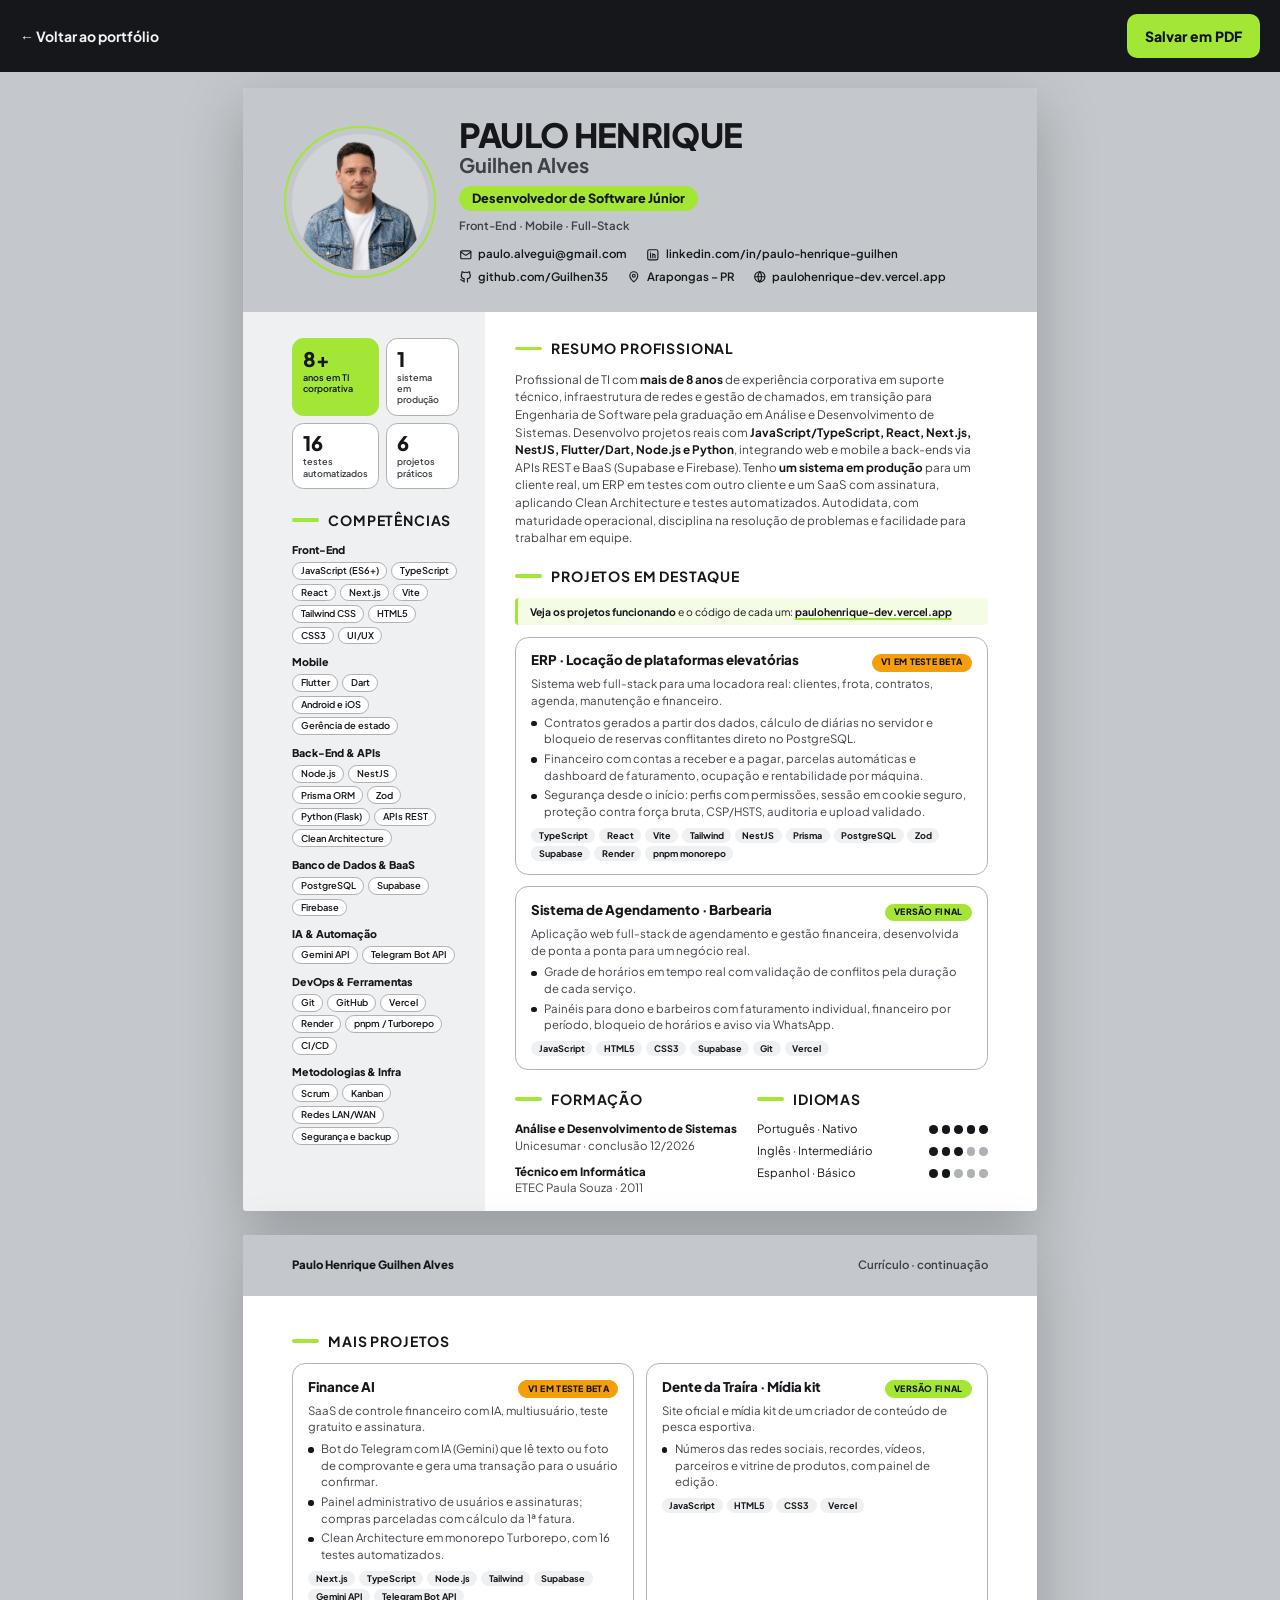
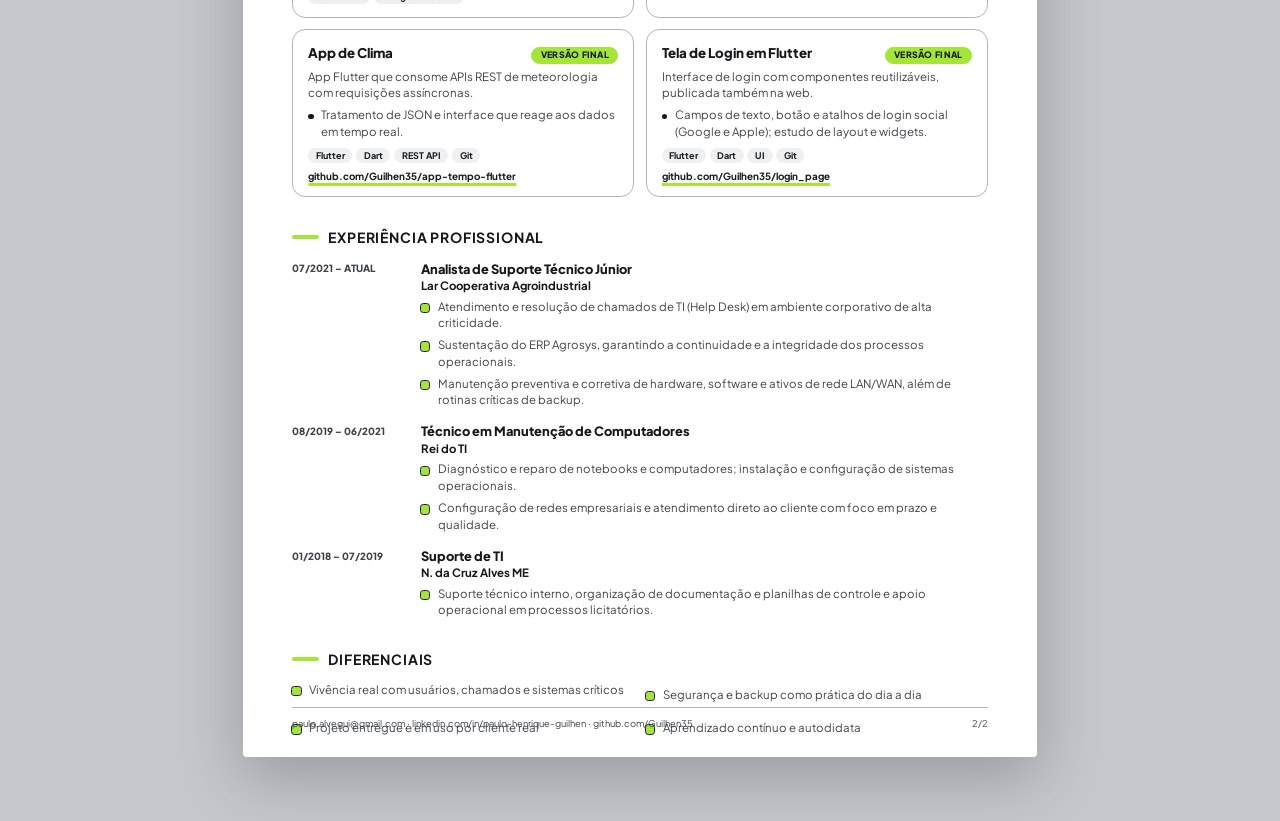
==== commit 99c364db: "Link do portfólio no currículo" ====
--- a/curriculo.html
+++ b/curriculo.html
@@ -7,8 +7,8 @@
   <meta name="description" content="Currículo de Paulo Henrique Guilhen Alves, desenvolvedor de software Front-End, Mobile e Full-Stack.">
   <meta name="robots" content="noindex">
   <link rel="icon" href="/assets/img/favicon.svg" type="image/svg+xml">
-  <link rel="stylesheet" href="/assets/css/curriculo.css">
-  <script src="/assets/js/curriculo.js" defer></script>
+  <link rel="stylesheet" href="/assets/css/curriculo.css?v=3">
+  <script src="/assets/js/curriculo.js?v=2" defer></script>
 </head>
 <body>
 <nav class="barra-cv" aria-label="Ações do currículo">
@@ -28,6 +28,7 @@
         <li><svg viewBox="0 0 24 24"><rect x="3" y="3" width="18" height="18" rx="3"/><path d="M8 10v7M8 7v.01M12 17v-4a2 2 0 0 1 4 0v4M12 10v7"/></svg><a href="https://www.linkedin.com/in/paulo-henrique-guilhen">linkedin.com/in/paulo-henrique-guilhen</a></li>
         <li><svg viewBox="0 0 24 24"><path d="M9 19c-4 1.5-4-2-6-2m12 4v-3.5c0-1 .1-1.4-.5-2 2.8-.3 5.5-1.4 5.5-6a4.6 4.6 0 0 0-1.3-3.2 4.2 4.2 0 0 0-.1-3.2s-1.1-.3-3.5 1.3a12 12 0 0 0-6.2 0C6.5 2.8 5.4 3.1 5.4 3.1a4.2 4.2 0 0 0-.1 3.2A4.6 4.6 0 0 0 4 9.5c0 4.6 2.7 5.7 5.5 6-.6.6-.6 1.2-.5 2V21"/></svg><a href="https://github.com/Guilhen35">github.com/Guilhen35</a></li>
         <li><svg viewBox="0 0 24 24"><path d="M12 21s-7-6.2-7-11a7 7 0 0 1 14 0c0 4.8-7 11-7 11z"/><circle cx="12" cy="10" r="2.5"/></svg>Arapongas – PR</li>
+        <li><svg viewBox="0 0 24 24"><circle cx="12" cy="12" r="9"/><path d="M3 12h18M12 3a14 14 0 0 1 0 18M12 3a14 14 0 0 0 0 18"/></svg><a href="https://paulohenrique-dev.vercel.app">paulohenrique-dev.vercel.app</a></li>
       </ul>
     </div>
   </header>
@@ -62,6 +63,7 @@
 
       <div>
         <h2>Projetos em destaque</h2>
+        <a class="chamada" href="https://paulohenrique-dev.vercel.app/#projetos"><strong>Veja os projetos funcionando</strong> e o código de cada um: <span>paulohenrique-dev.vercel.app</span></a>
         <article class="projeto">
           <div class="projeto__topo"><h3>ERP · Locação de plataformas elevatórias</h3><span class="status laranja">V1 em teste beta</span></div>
           <p class="desc">Sistema web full-stack para uma locadora real: clientes, frota, contratos, agenda, manutenção e financeiro.</p>
--- a/assets/css/curriculo.css
+++ b/assets/css/curriculo.css
@@ -16,7 +16,7 @@
 a { color: inherit; text-decoration: none; }
 
 /* Cabeçalho */
-.topo { background: var(--bg); padding: 11mm 13mm 9mm; display: flex; align-items: center; gap: 8mm; }
+.topo { background: var(--bg); padding: 8mm 13mm 7mm; display: flex; align-items: center; gap: 8mm; }
 .foto { width: 36mm; height: 36mm; border-radius: 50%; background: var(--circulo); overflow: hidden; position: relative; flex-shrink: 0; outline: .7mm solid var(--destaque); outline-offset: 1.6mm; }
 .foto img { position: absolute; left: 50%; top: 5%; height: 143%; transform: translateX(-50%); }
 .nome { margin: 0; font-size: 25pt; line-height: .98; font-weight: 800; letter-spacing: -.02em; text-transform: uppercase; }
@@ -106,4 +106,6 @@
     background: #A3E635; color: #121417; font: 800 14px 'Jakarta', system-ui, sans-serif;
   }
 }
+.chamada { display: block; margin: 0 0 3mm; padding: 1.6mm 3mm; border-left: 1mm solid var(--destaque); background: color-mix(in srgb, var(--destaque) 12%, transparent); border-radius: 1mm; font-size: 7.8pt; line-height: 1.45; text-decoration: none; }
+.chamada span { white-space: nowrap; font-weight: 700; text-decoration: underline; text-decoration-color: var(--destaque); text-decoration-thickness: .6mm; text-underline-offset: .6mm; }
 @media print { .barra-cv { display: none; } }
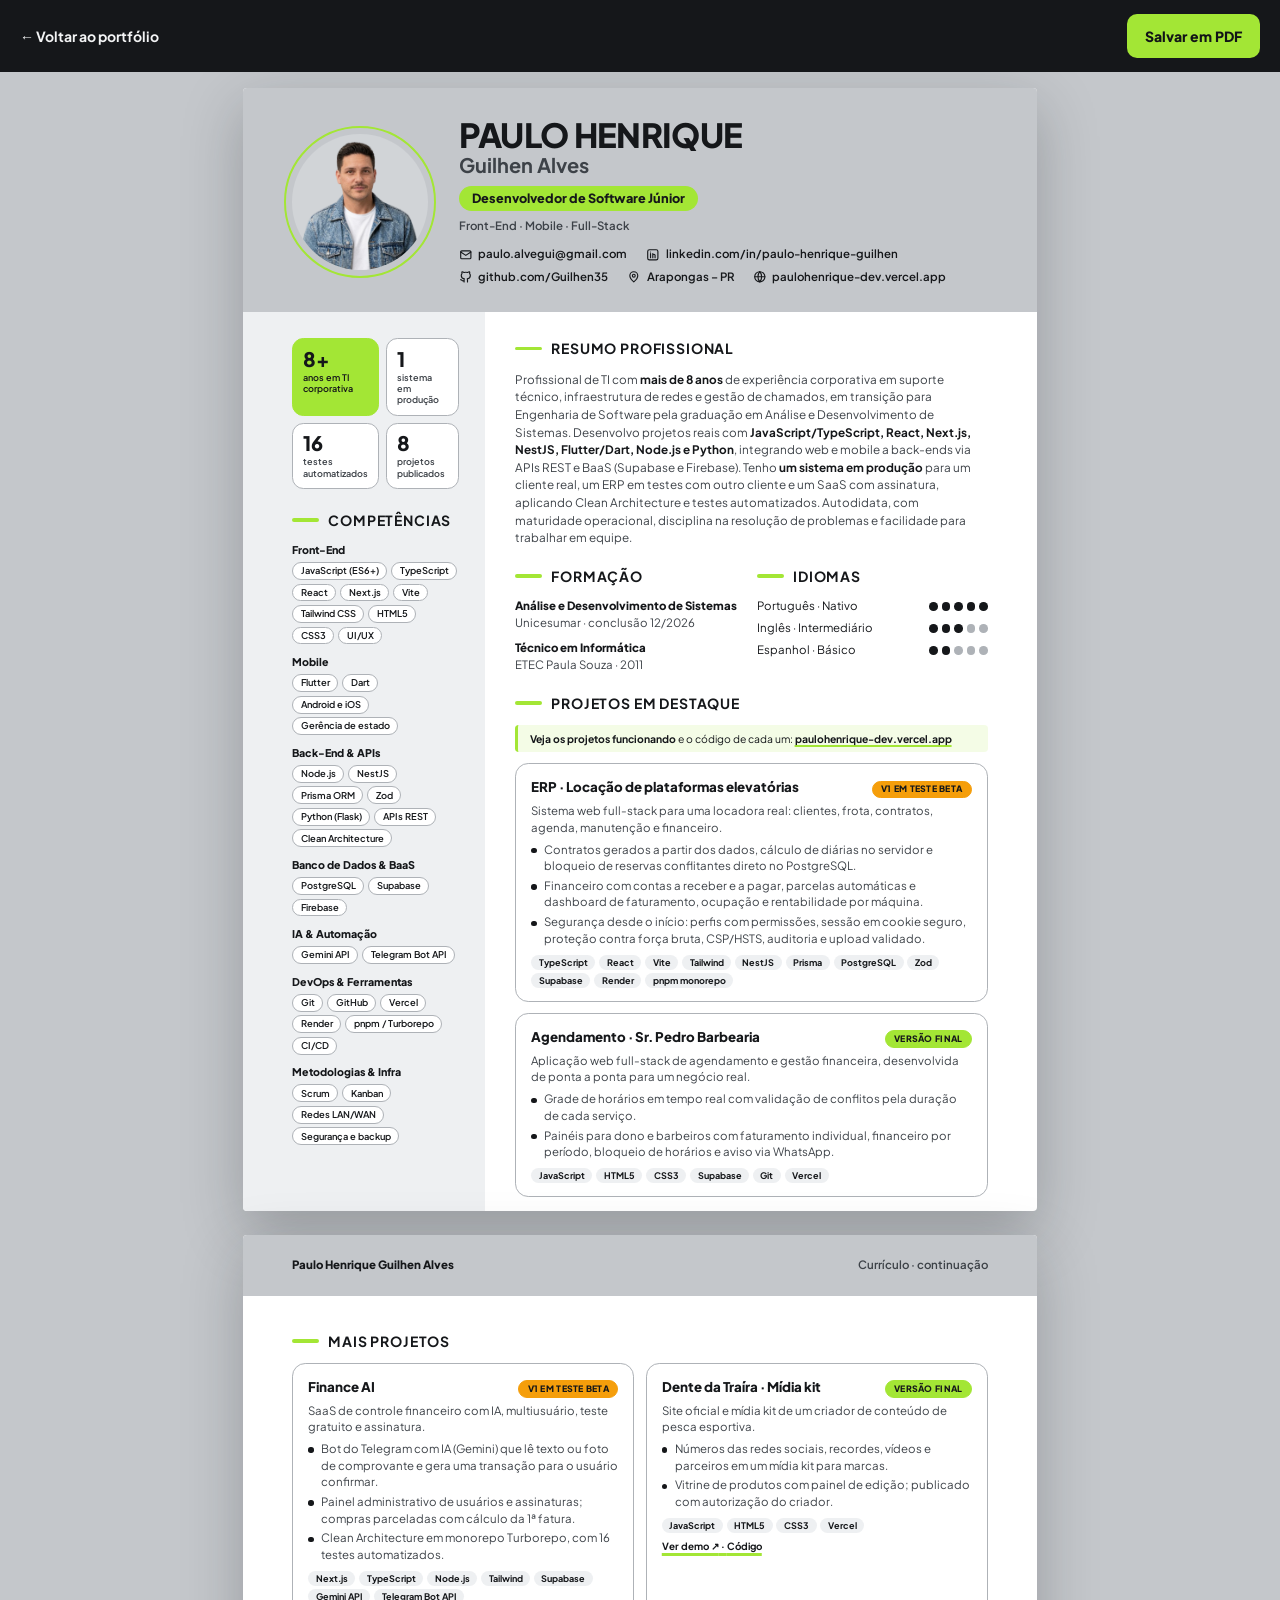
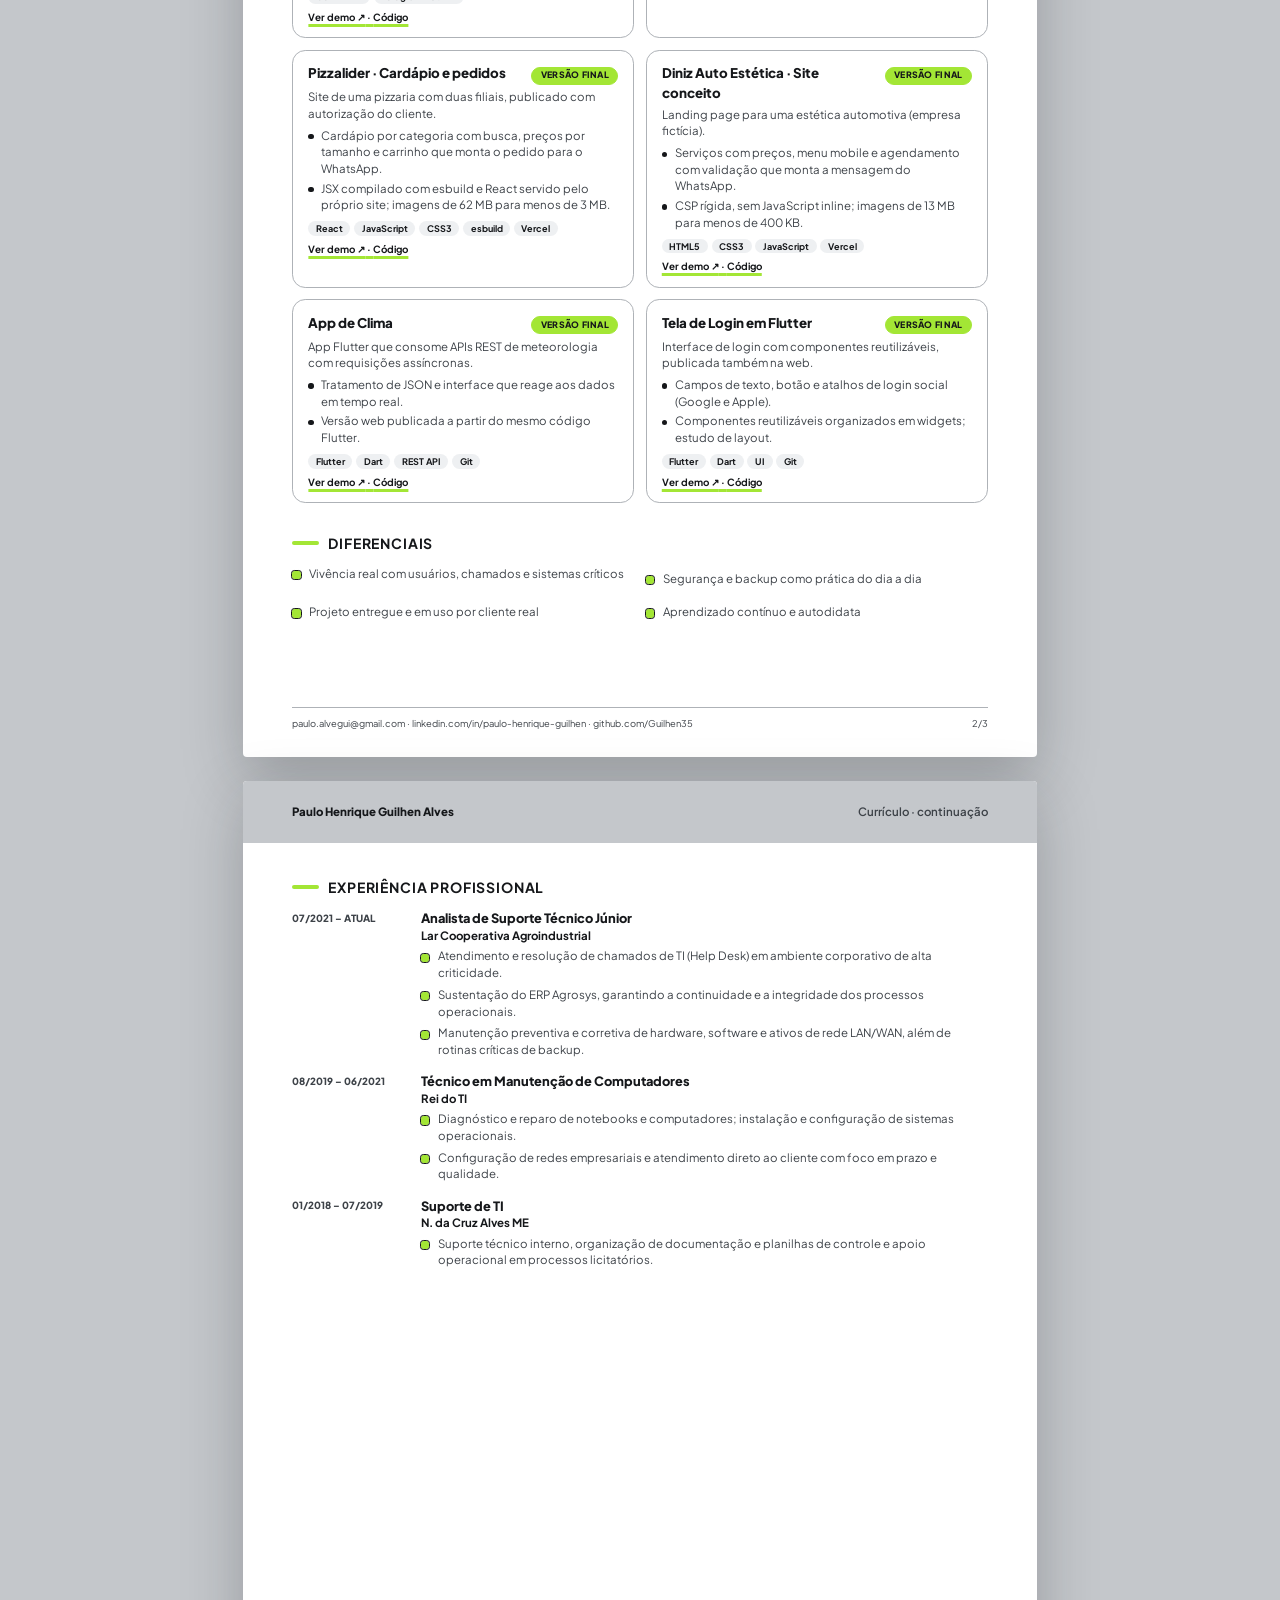
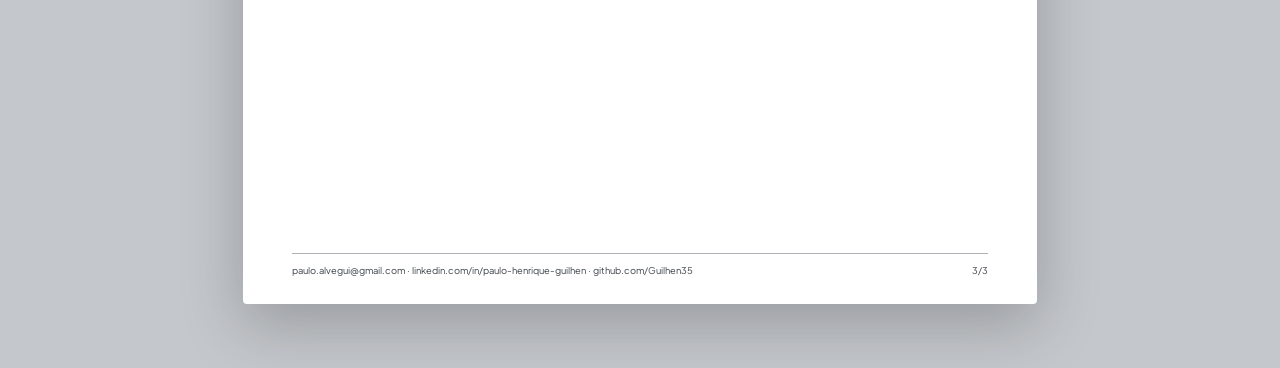
==== commit abd65e5b: "Currículo em 3 páginas com todos os projetos" ====
--- a/curriculo.html
+++ b/curriculo.html
@@ -39,7 +39,7 @@
         <li><strong>8+</strong><span>anos em TI corporativa</span></li>
         <li><strong>1</strong><span>sistema em produção</span></li>
         <li><strong>16</strong><span>testes automatizados</span></li>
-        <li><strong>6</strong><span>projetos práticos</span></li>
+        <li><strong>8</strong><span>projetos publicados</span></li>
       </ul>
 
       <div>
@@ -61,29 +61,6 @@
         <p class="resumo">Profissional de TI com <strong>mais de 8 anos</strong> de experiência corporativa em suporte técnico, infraestrutura de redes e gestão de chamados, em transição para Engenharia de Software pela graduação em Análise e Desenvolvimento de Sistemas. Desenvolvo projetos reais com <strong>JavaScript/TypeScript, React, Next.js, NestJS, Flutter/Dart, Node.js e Python</strong>, integrando web e mobile a back-ends via APIs REST e BaaS (Supabase e Firebase). Tenho <strong>um sistema em produção</strong> para um cliente real, um ERP em testes com outro cliente e um SaaS com assinatura, aplicando Clean Architecture e testes automatizados. Autodidata, com maturidade operacional, disciplina na resolução de problemas e facilidade para trabalhar em equipe.</p>
       </div>
 
-      <div>
-        <h2>Projetos em destaque</h2>
-        <a class="chamada" href="https://paulohenrique-dev.vercel.app/#projetos"><strong>Veja os projetos funcionando</strong> e o código de cada um: <span>paulohenrique-dev.vercel.app</span></a>
-        <article class="projeto">
-          <div class="projeto__topo"><h3>ERP · Locação de plataformas elevatórias</h3><span class="status laranja">V1 em teste beta</span></div>
-          <p class="desc">Sistema web full-stack para uma locadora real: clientes, frota, contratos, agenda, manutenção e financeiro.</p>
-          <ul class="pontos-txt">
-            <li>Contratos gerados a partir dos dados, cálculo de diárias no servidor e bloqueio de reservas conflitantes direto no PostgreSQL.</li>
-            <li>Financeiro com contas a receber e a pagar, parcelas automáticas e dashboard de faturamento, ocupação e rentabilidade por máquina.</li>
-            <li>Segurança desde o início: perfis com permissões, sessão em cookie seguro, proteção contra força bruta, CSP/HSTS, auditoria e upload validado.</li>
-          </ul>
-          <ul class="techs"><li>TypeScript</li><li>React</li><li>Vite</li><li>Tailwind</li><li>NestJS</li><li>Prisma</li><li>PostgreSQL</li><li>Zod</li><li>Supabase</li><li>Render</li><li>pnpm monorepo</li></ul>
-        </article>
-        <article class="projeto">
-          <div class="projeto__topo"><h3>Sistema de Agendamento · Barbearia</h3><span class="status verde">Versão final</span></div>
-          <p class="desc">Aplicação web full-stack de agendamento e gestão financeira, desenvolvida de ponta a ponta para um negócio real.</p>
-          <ul class="pontos-txt">
-            <li>Grade de horários em tempo real com validação de conflitos pela duração de cada serviço.</li>
-            <li>Painéis para dono e barbeiros com faturamento individual, financeiro por período, bloqueio de horários e aviso via WhatsApp.</li>
-          </ul>
-          <ul class="techs"><li>JavaScript</li><li>HTML5</li><li>CSS3</li><li>Supabase</li><li>Git</li><li>Vercel</li></ul>
-        </article>
-      </div>
       <div class="grade2">
         <div>
         <h2>Formação</h2>
@@ -98,6 +75,30 @@
         <div class="idioma"><span>Espanhol · Básico</span><span class="pontos"><i class="on"></i><i class="on"></i><i></i><i></i><i></i></span></div>
       </div>
       </div>
+
+      <div>
+        <h2>Projetos em destaque</h2>
+        <a class="chamada" href="https://paulohenrique-dev.vercel.app/#projetos"><strong>Veja os projetos funcionando</strong> e o código de cada um: <span>paulohenrique-dev.vercel.app</span></a>
+        <article class="projeto">
+          <div class="projeto__topo"><h3>ERP · Locação de plataformas elevatórias</h3><span class="status laranja">V1 em teste beta</span></div>
+          <p class="desc">Sistema web full-stack para uma locadora real: clientes, frota, contratos, agenda, manutenção e financeiro.</p>
+          <ul class="pontos-txt">
+            <li>Contratos gerados a partir dos dados, cálculo de diárias no servidor e bloqueio de reservas conflitantes direto no PostgreSQL.</li>
+            <li>Financeiro com contas a receber e a pagar, parcelas automáticas e dashboard de faturamento, ocupação e rentabilidade por máquina.</li>
+            <li>Segurança desde o início: perfis com permissões, sessão em cookie seguro, proteção contra força bruta, CSP/HSTS, auditoria e upload validado.</li>
+          </ul>
+          <ul class="techs"><li>TypeScript</li><li>React</li><li>Vite</li><li>Tailwind</li><li>NestJS</li><li>Prisma</li><li>PostgreSQL</li><li>Zod</li><li>Supabase</li><li>Render</li><li>pnpm monorepo</li></ul>
+        </article>
+        <article class="projeto">
+          <div class="projeto__topo"><h3>Agendamento · Sr. Pedro Barbearia</h3><span class="status verde">Versão final</span></div>
+          <p class="desc">Aplicação web full-stack de agendamento e gestão financeira, desenvolvida de ponta a ponta para um negócio real.</p>
+          <ul class="pontos-txt">
+            <li>Grade de horários em tempo real com validação de conflitos pela duração de cada serviço.</li>
+            <li>Painéis para dono e barbeiros com faturamento individual, financeiro por período, bloqueio de horários e aviso via WhatsApp.</li>
+          </ul>
+          <ul class="techs"><li>JavaScript</li><li>HTML5</li><li>CSS3</li><li>Supabase</li><li>Git</li><li>Vercel</li></ul>
+        </article>
+      </div>
     </main>
   </div>
 </section>
@@ -117,73 +118,60 @@
             <li>Clean Architecture em monorepo Turborepo, com 16 testes automatizados.</li>
           </ul>
           <ul class="techs"><li>Next.js</li><li>TypeScript</li><li>Node.js</li><li>Tailwind</li><li>Supabase</li><li>Gemini API</li><li>Telegram Bot API</li></ul>
+          <p class="repo"><a href="https://finance-ai-demo-green.vercel.app">Ver demo ↗</a> · <a href="https://github.com/Guilhen35/finance-ai-template">Código</a></p>
         </article>
         <article class="projeto">
           <div class="projeto__topo"><h3>Dente da Traíra · Mídia kit</h3><span class="status verde">Versão final</span></div>
           <p class="desc">Site oficial e mídia kit de um criador de conteúdo de pesca esportiva.</p>
           <ul class="pontos-txt">
-            <li>Números das redes sociais, recordes, vídeos, parceiros e vitrine de produtos, com painel de edição.</li>
+            <li>Números das redes sociais, recordes, vídeos e parceiros em um mídia kit para marcas.</li>
+            <li>Vitrine de produtos com painel de edição; publicado com autorização do criador.</li>
           </ul>
           <ul class="techs"><li>JavaScript</li><li>HTML5</li><li>CSS3</li><li>Vercel</li></ul>
+          <p class="repo"><a href="https://dentedatraira-template.vercel.app">Ver demo ↗</a> · <a href="https://github.com/Guilhen35/dentedatraira-template">Código</a></p>
+        </article>
+        <article class="projeto">
+          <div class="projeto__topo"><h3>Pizzalider · Cardápio e pedidos</h3><span class="status verde">Versão final</span></div>
+          <p class="desc">Site de uma pizzaria com duas filiais, publicado com autorização do cliente.</p>
+          <ul class="pontos-txt">
+            <li>Cardápio por categoria com busca, preços por tamanho e carrinho que monta o pedido para o WhatsApp.</li>
+            <li>JSX compilado com esbuild e React servido pelo próprio site; imagens de 62 MB para menos de 3 MB.</li>
+          </ul>
+          <ul class="techs"><li>React</li><li>JavaScript</li><li>CSS3</li><li>esbuild</li><li>Vercel</li></ul>
+          <p class="repo"><a href="https://pizzalider-template-psi.vercel.app">Ver demo ↗</a> · <a href="https://github.com/Guilhen35/pizzalider-template">Código</a></p>
+        </article>
+        <article class="projeto">
+          <div class="projeto__topo"><h3>Diniz Auto Estética · Site conceito</h3><span class="status verde">Versão final</span></div>
+          <p class="desc">Landing page para uma estética automotiva (empresa fictícia).</p>
+          <ul class="pontos-txt">
+            <li>Serviços com preços, menu mobile e agendamento com validação que monta a mensagem do WhatsApp.</li>
+            <li>CSP rígida, sem JavaScript inline; imagens de 13 MB para menos de 400 KB.</li>
+          </ul>
+          <ul class="techs"><li>HTML5</li><li>CSS3</li><li>JavaScript</li><li>Vercel</li></ul>
+          <p class="repo"><a href="https://diniz-template.vercel.app">Ver demo ↗</a> · <a href="https://github.com/Guilhen35/diniz-template">Código</a></p>
         </article>
         <article class="projeto">
           <div class="projeto__topo"><h3>App de Clima</h3><span class="status verde">Versão final</span></div>
           <p class="desc">App Flutter que consome APIs REST de meteorologia com requisições assíncronas.</p>
           <ul class="pontos-txt">
             <li>Tratamento de JSON e interface que reage aos dados em tempo real.</li>
+            <li>Versão web publicada a partir do mesmo código Flutter.</li>
           </ul>
           <ul class="techs"><li>Flutter</li><li>Dart</li><li>REST API</li><li>Git</li></ul>
-          <p class="repo"><a href="https://github.com/Guilhen35/app-tempo-flutter">github.com/Guilhen35/app-tempo-flutter</a></p>
+          <p class="repo"><a href="https://app-clima-flutter.vercel.app">Ver demo ↗</a> · <a href="https://github.com/Guilhen35/app-tempo-flutter">Código</a></p>
         </article>
         <article class="projeto">
           <div class="projeto__topo"><h3>Tela de Login em Flutter</h3><span class="status verde">Versão final</span></div>
           <p class="desc">Interface de login com componentes reutilizáveis, publicada também na web.</p>
           <ul class="pontos-txt">
-            <li>Campos de texto, botão e atalhos de login social (Google e Apple); estudo de layout e widgets.</li>
+            <li>Campos de texto, botão e atalhos de login social (Google e Apple).</li>
+            <li>Componentes reutilizáveis organizados em widgets; estudo de layout.</li>
           </ul>
           <ul class="techs"><li>Flutter</li><li>Dart</li><li>UI</li><li>Git</li></ul>
-          <p class="repo"><a href="https://github.com/Guilhen35/login_page">github.com/Guilhen35/login_page</a></p>
-        </article>
-      </div>
-    </div>
-
-    <div>
-      <h2>Experiência profissional</h2>
-      <div class="exp">
-        <span class="exp__periodo">07/2021 – atual</span>
-        <div>
-          <h3>Analista de Suporte Técnico Júnior</h3>
-          <p class="local">Lar Cooperativa Agroindustrial</p>
-          <ul class="lista-check">
-            <li>Atendimento e resolução de chamados de TI (Help Desk) em ambiente corporativo de alta criticidade.</li>
-            <li>Sustentação do ERP Agrosys, garantindo a continuidade e a integridade dos processos operacionais.</li>
-            <li>Manutenção preventiva e corretiva de hardware, software e ativos de rede LAN/WAN, além de rotinas críticas de backup.</li>
-          </ul>
-        </div>
-      </div>
-      <div class="exp">
-        <span class="exp__periodo">08/2019 – 06/2021</span>
-        <div>
-          <h3>Técnico em Manutenção de Computadores</h3>
-          <p class="local">Rei do TI</p>
-          <ul class="lista-check">
-            <li>Diagnóstico e reparo de notebooks e computadores; instalação e configuração de sistemas operacionais.</li>
-            <li>Configuração de redes empresariais e atendimento direto ao cliente com foco em prazo e qualidade.</li>
-          </ul>
-        </div>
-      </div>
-      <div class="exp">
-        <span class="exp__periodo">01/2018 – 07/2019</span>
-        <div>
-          <h3>Suporte de TI</h3>
-          <p class="local">N. da Cruz Alves ME</p>
-          <ul class="lista-check">
-            <li>Suporte técnico interno, organização de documentação e planilhas de controle e apoio operacional em processos licitatórios.</li>
-          </ul>
-        </div>
-      </div>
-    </div>
-
+          <p class="repo"><a href="https://tela-login-flutter.vercel.app">Ver demo ↗</a> · <a href="https://github.com/Guilhen35/login_page">Código</a></p>
+        </article>
+      </div>
+    </div>
     <div>
       <h2>Diferenciais</h2>
       <ul class="lista-check grade2">
@@ -194,7 +182,50 @@
       </ul>
     </div>
   </div>
-  <footer class="rodape"><span>paulo.alvegui@gmail.com · linkedin.com/in/paulo-henrique-guilhen · github.com/Guilhen35</span><span>2/2</span></footer>
+  <footer class="rodape"><span>paulo.alvegui@gmail.com · linkedin.com/in/paulo-henrique-guilhen · github.com/Guilhen35</span><span>2/3</span></footer>
+</section>
+
+<section class="pagina">
+  <header class="topo2">Paulo Henrique Guilhen Alves <span>Currículo · continuação</span></header>
+  <div class="corpo2">
+    <div>
+      <h2>Experiência profissional</h2>
+      <div class="exp">
+        <span class="exp__periodo">07/2021 – atual</span>
+        <div>
+          <h3>Analista de Suporte Técnico Júnior</h3>
+          <p class="local">Lar Cooperativa Agroindustrial</p>
+          <ul class="lista-check">
+            <li>Atendimento e resolução de chamados de TI (Help Desk) em ambiente corporativo de alta criticidade.</li>
+            <li>Sustentação do ERP Agrosys, garantindo a continuidade e a integridade dos processos operacionais.</li>
+            <li>Manutenção preventiva e corretiva de hardware, software e ativos de rede LAN/WAN, além de rotinas críticas de backup.</li>
+          </ul>
+        </div>
+      </div>
+      <div class="exp">
+        <span class="exp__periodo">08/2019 – 06/2021</span>
+        <div>
+          <h3>Técnico em Manutenção de Computadores</h3>
+          <p class="local">Rei do TI</p>
+          <ul class="lista-check">
+            <li>Diagnóstico e reparo de notebooks e computadores; instalação e configuração de sistemas operacionais.</li>
+            <li>Configuração de redes empresariais e atendimento direto ao cliente com foco em prazo e qualidade.</li>
+          </ul>
+        </div>
+      </div>
+      <div class="exp">
+        <span class="exp__periodo">01/2018 – 07/2019</span>
+        <div>
+          <h3>Suporte de TI</h3>
+          <p class="local">N. da Cruz Alves ME</p>
+          <ul class="lista-check">
+            <li>Suporte técnico interno, organização de documentação e planilhas de controle e apoio operacional em processos licitatórios.</li>
+          </ul>
+        </div>
+      </div>
+    </div>
+  </div>
+  <footer class="rodape"><span>paulo.alvegui@gmail.com · linkedin.com/in/paulo-henrique-guilhen · github.com/Guilhen35</span><span>3/3</span></footer>
 </section>
 
 </body>
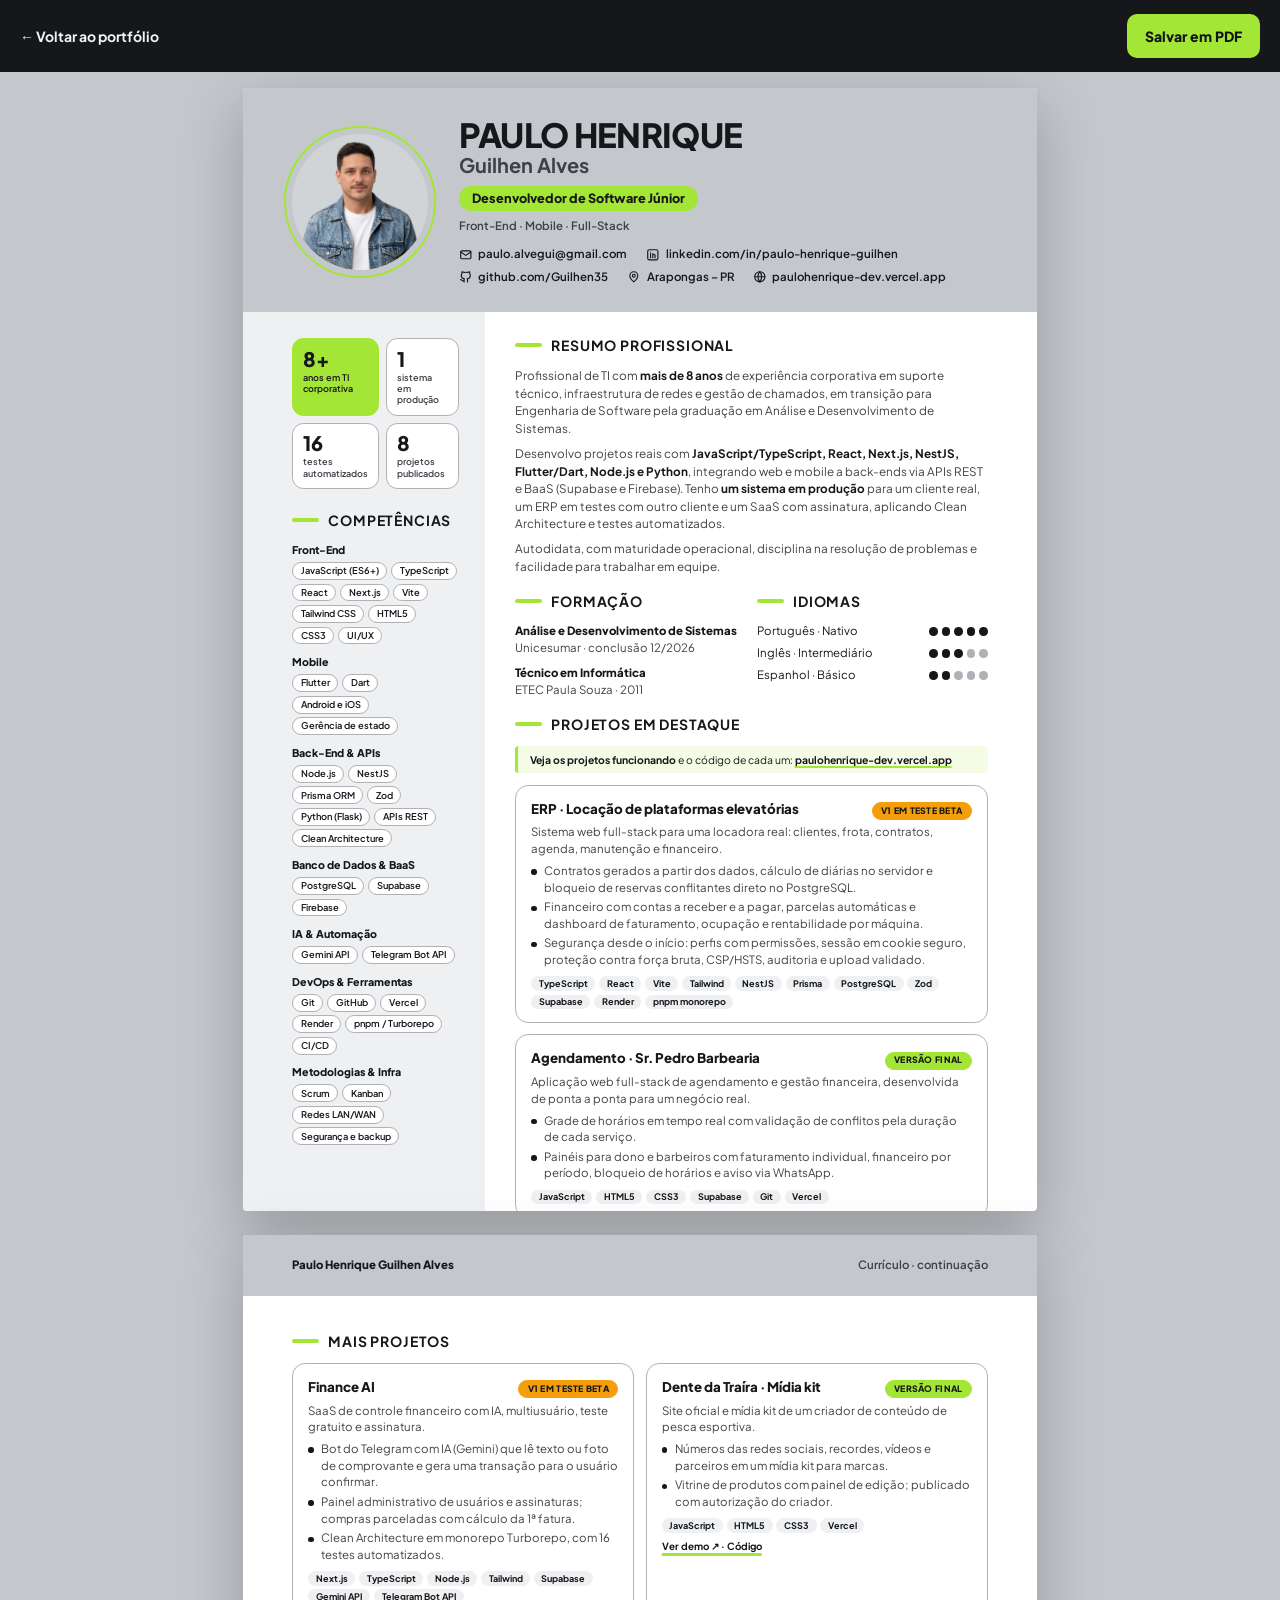
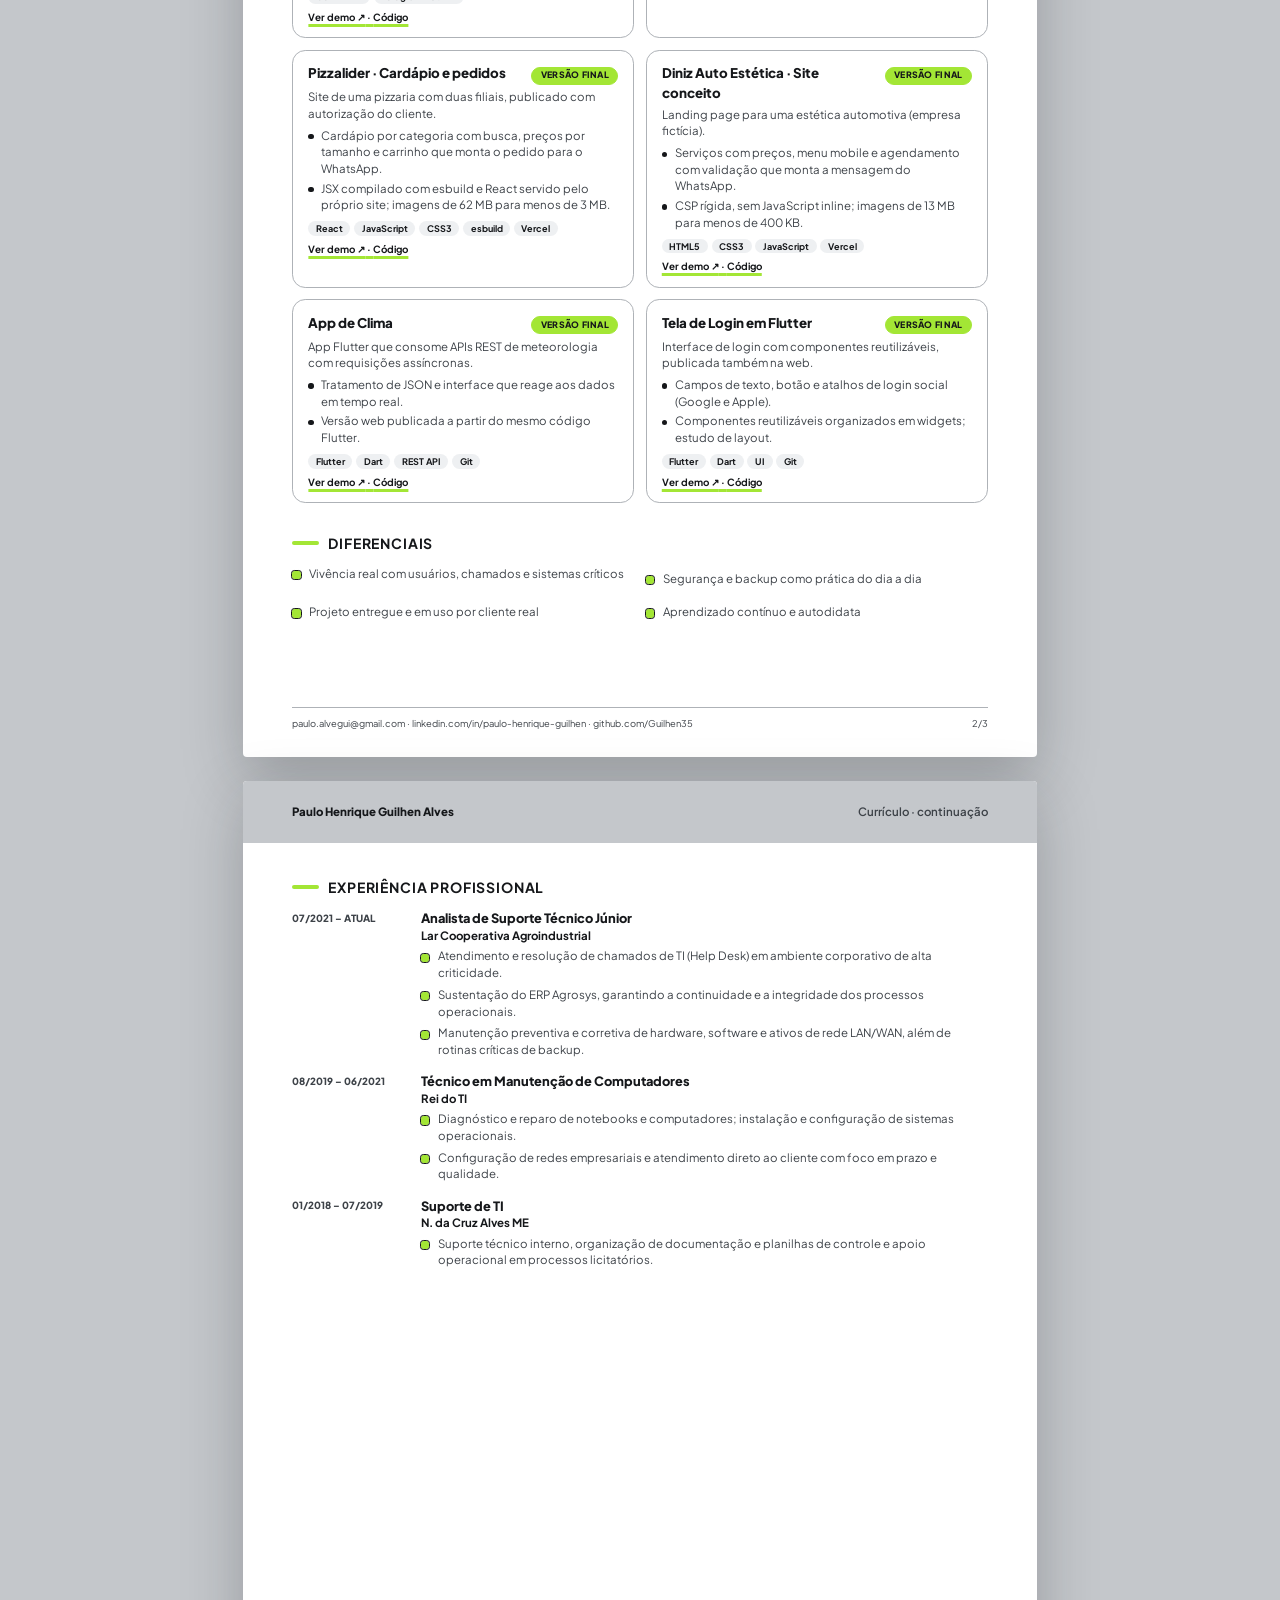
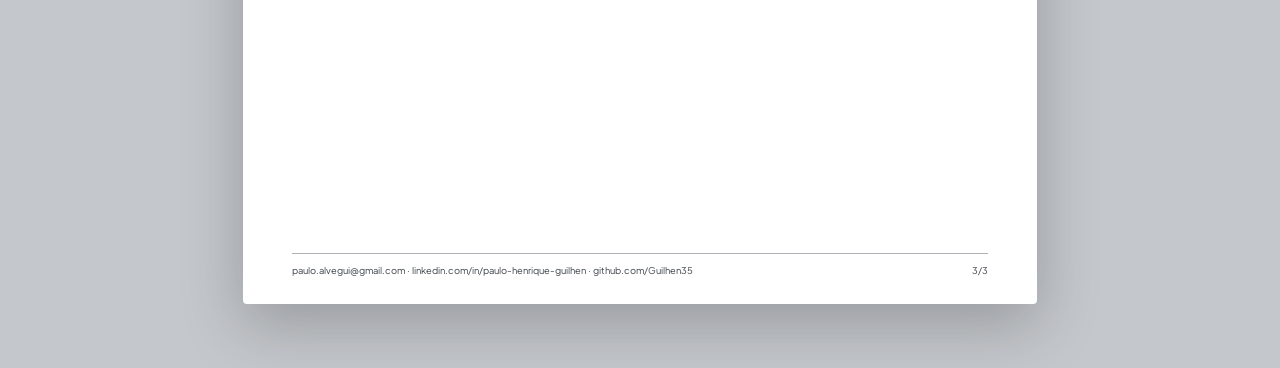
==== commit 9455588e: "Resumo do currículo em parágrafos" ====
--- a/curriculo.html
+++ b/curriculo.html
@@ -58,7 +58,9 @@
     <main class="principal">
       <div>
         <h2>Resumo profissional</h2>
-        <p class="resumo">Profissional de TI com <strong>mais de 8 anos</strong> de experiência corporativa em suporte técnico, infraestrutura de redes e gestão de chamados, em transição para Engenharia de Software pela graduação em Análise e Desenvolvimento de Sistemas. Desenvolvo projetos reais com <strong>JavaScript/TypeScript, React, Next.js, NestJS, Flutter/Dart, Node.js e Python</strong>, integrando web e mobile a back-ends via APIs REST e BaaS (Supabase e Firebase). Tenho <strong>um sistema em produção</strong> para um cliente real, um ERP em testes com outro cliente e um SaaS com assinatura, aplicando Clean Architecture e testes automatizados. Autodidata, com maturidade operacional, disciplina na resolução de problemas e facilidade para trabalhar em equipe.</p>
+        <p class="resumo">Profissional de TI com <strong>mais de 8 anos</strong> de experiência corporativa em suporte técnico, infraestrutura de redes e gestão de chamados, em transição para Engenharia de Software pela graduação em Análise e Desenvolvimento de Sistemas.</p>
+        <p class="resumo">Desenvolvo projetos reais com <strong>JavaScript/TypeScript, React, Next.js, NestJS, Flutter/Dart, Node.js e Python</strong>, integrando web e mobile a back-ends via APIs REST e BaaS (Supabase e Firebase). Tenho <strong>um sistema em produção</strong> para um cliente real, um ERP em testes com outro cliente e um SaaS com assinatura, aplicando Clean Architecture e testes automatizados.</p>
+        <p class="resumo">Autodidata, com maturidade operacional, disciplina na resolução de problemas e facilidade para trabalhar em equipe.</p>
       </div>
 
       <div class="grade2">
--- a/assets/css/curriculo.css
+++ b/assets/css/curriculo.css
@@ -30,7 +30,7 @@
 /* Corpo */
 .corpo { display: grid; grid-template-columns: 64mm 1fr; height: calc(297mm - 58mm); }
 .lateral { background: var(--surface); padding: 7mm 7mm 7mm 13mm; display: flex; flex-direction: column; gap: 5.5mm; }
-.principal { padding: 7mm 13mm 7mm 8mm; display: flex; flex-direction: column; gap: 5mm; }
+.principal { padding: 6mm 13mm 6mm 8mm; display: flex; flex-direction: column; gap: 4mm; }
 
 .numeros { display: grid; grid-template-columns: 1fr 1fr; gap: 2mm; }
 .numeros li { background: #fff; border: .25mm solid var(--borda); border-radius: 3mm; padding: 2.4mm 2.6mm; }
@@ -59,6 +59,7 @@
 
 .resumo { font-size: 8.8pt; line-height: 1.5; color: var(--suave); }
 .resumo strong { color: var(--texto); }
+.resumo + .resumo { margin-top: 2mm; }
 
 .projeto { border: .25mm solid var(--borda); border-radius: 3.5mm; padding: 3.4mm 4mm; }
 .projeto + .projeto { margin-top: 3mm; }
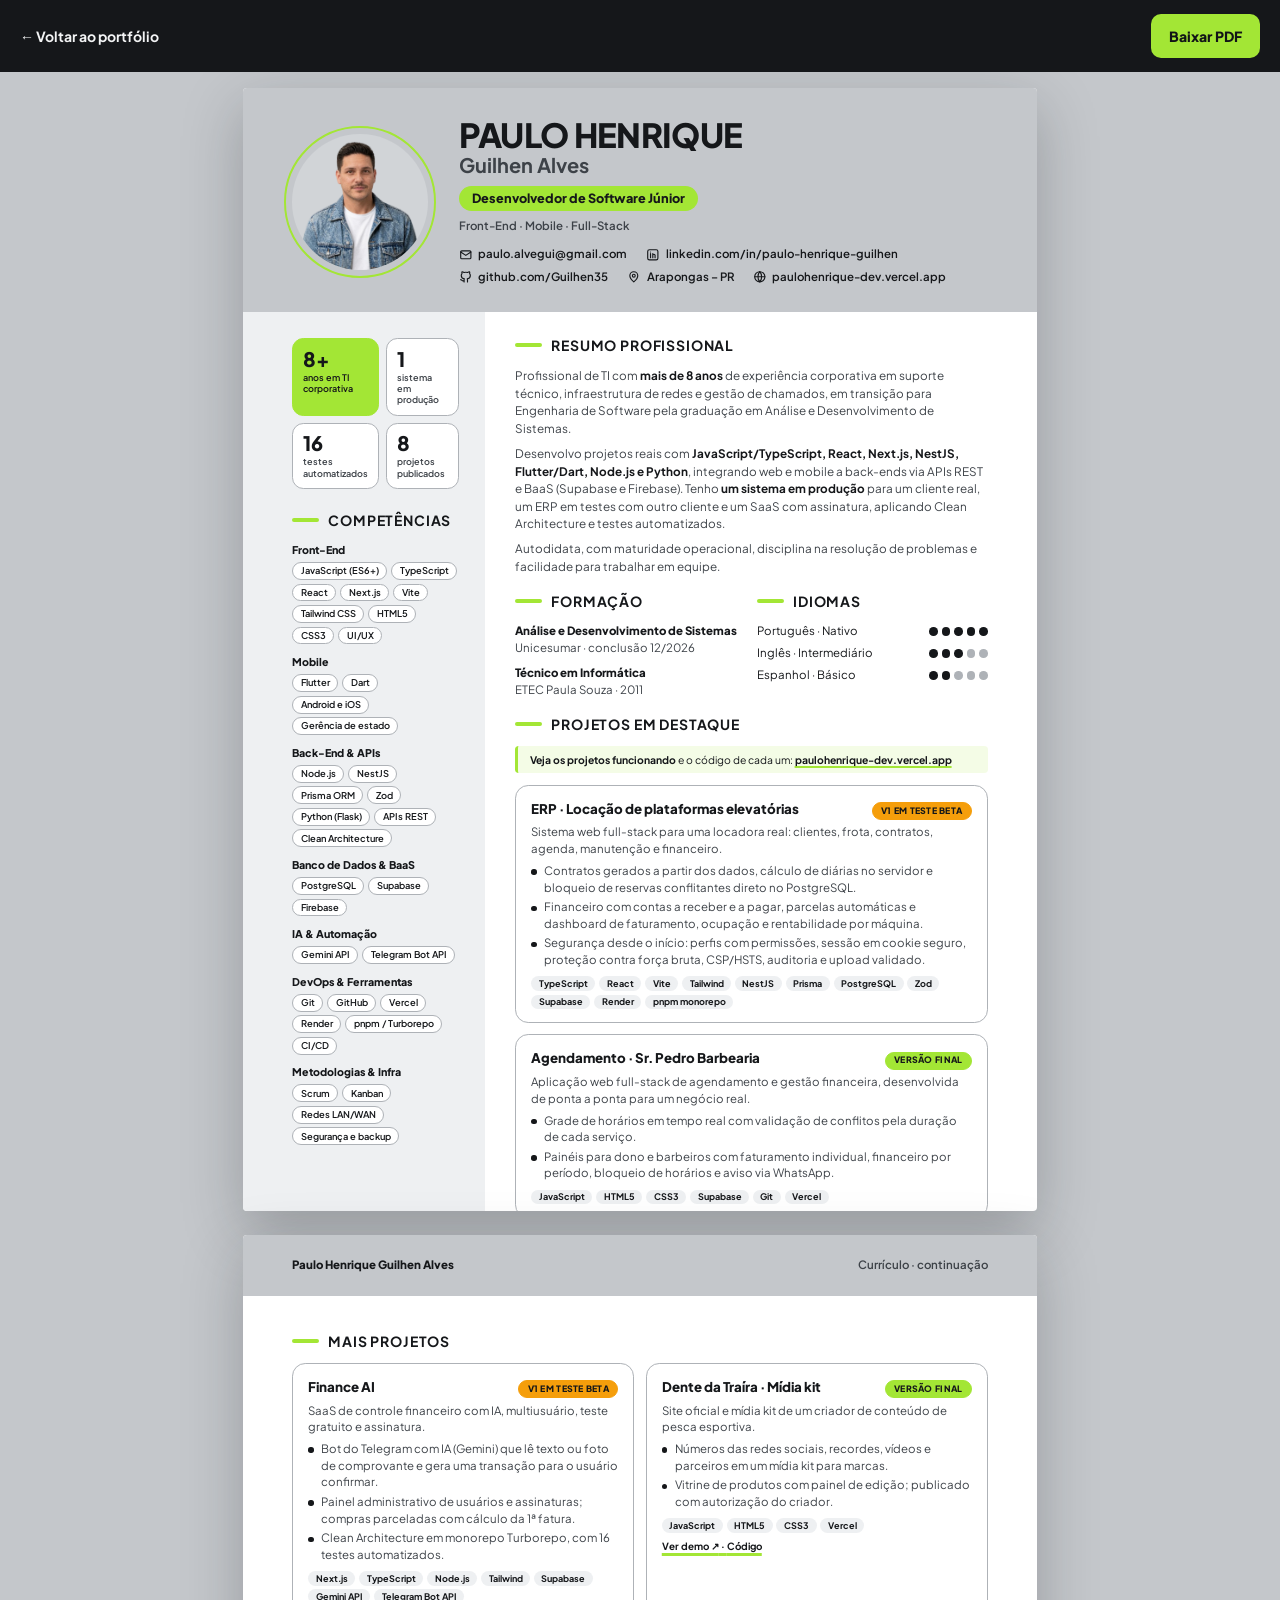
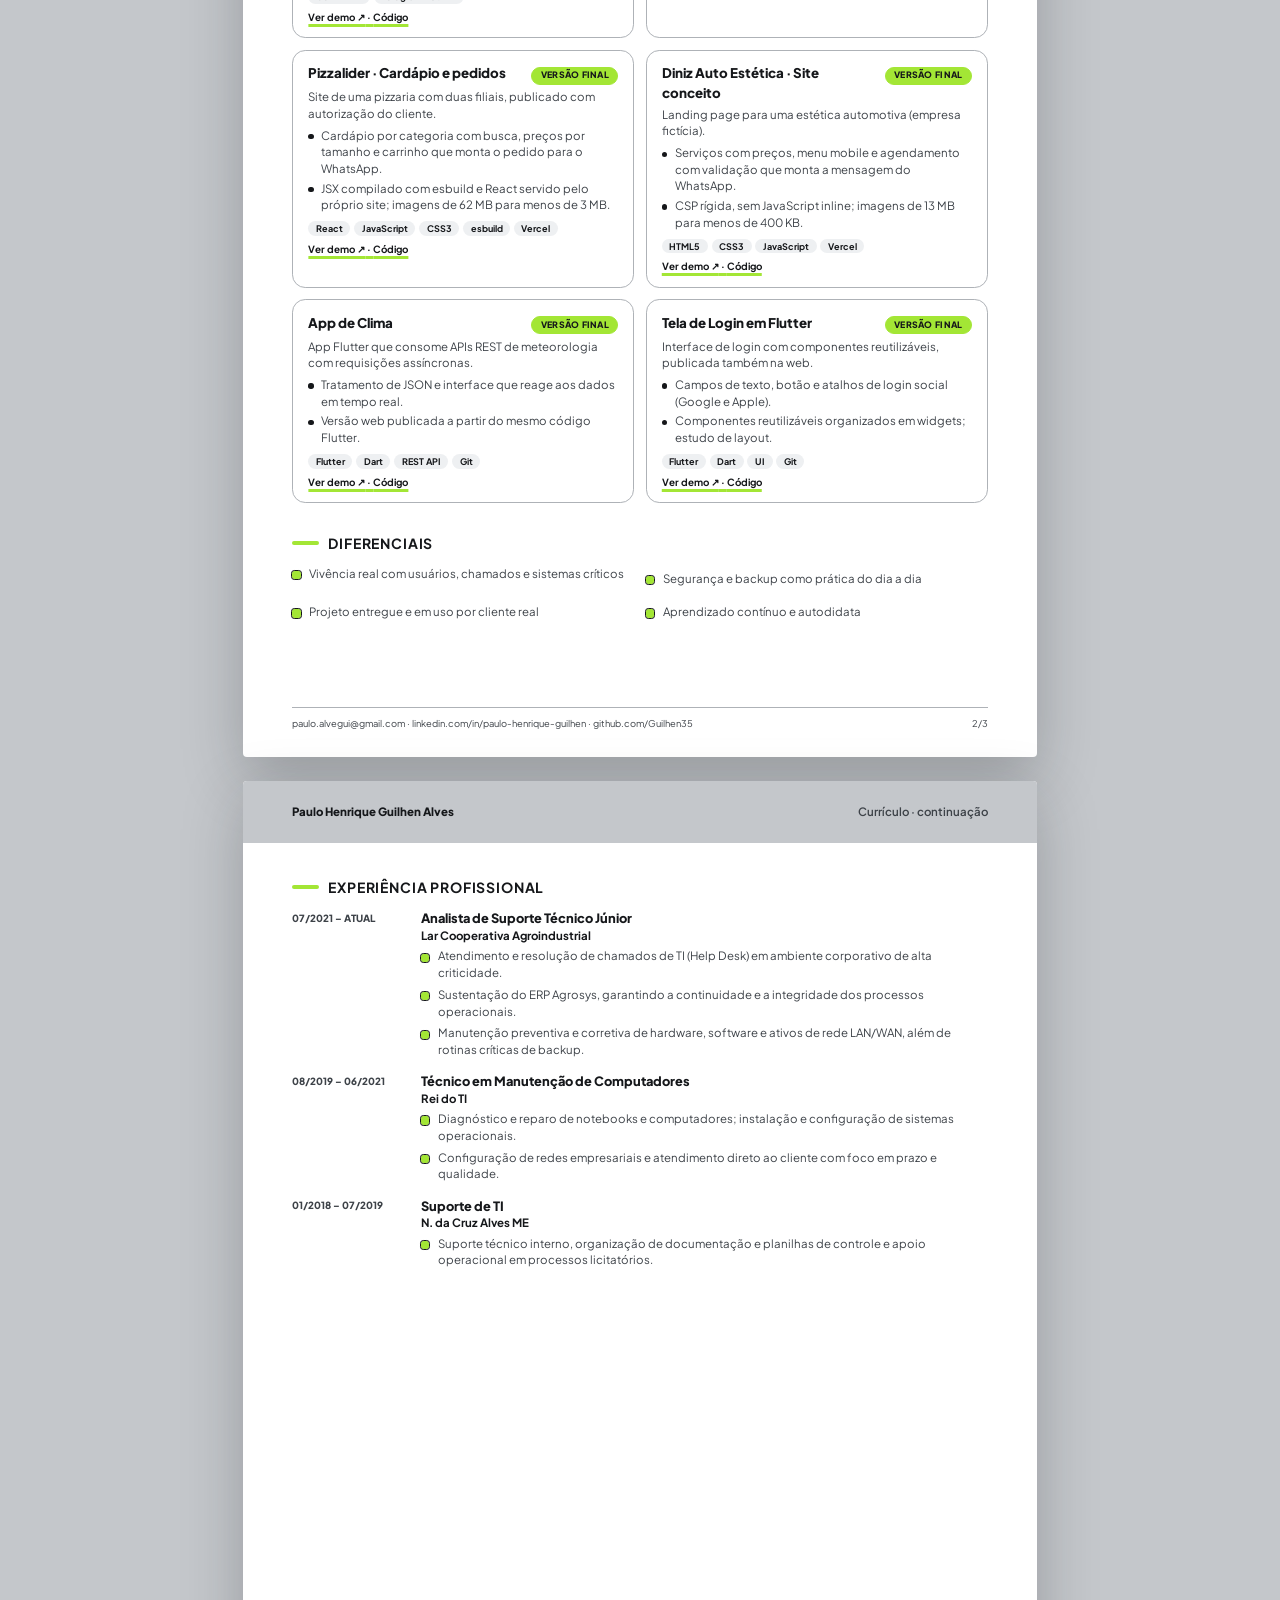
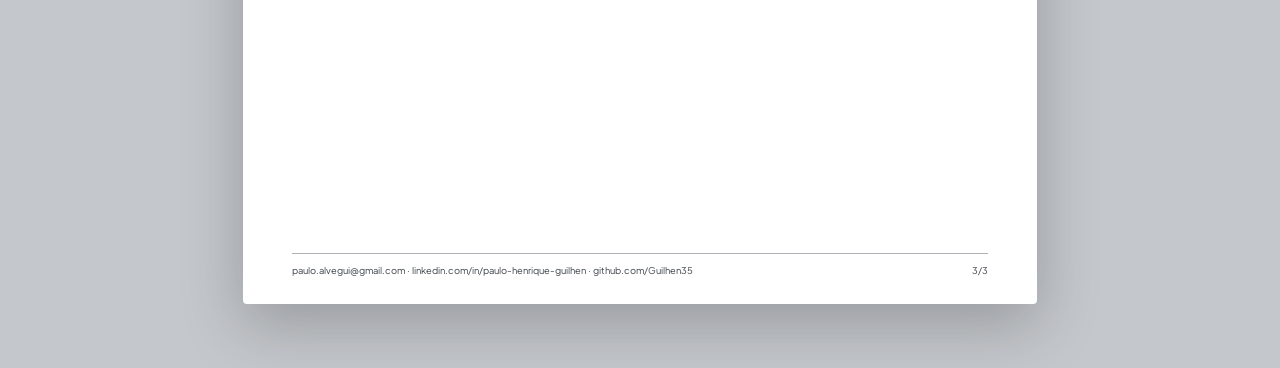
==== commit 5f230fa2: "Botão do currículo baixa o PDF pronto" ====
--- a/curriculo.html
+++ b/curriculo.html
@@ -7,13 +7,12 @@
   <meta name="description" content="Currículo de Paulo Henrique Guilhen Alves, desenvolvedor de software Front-End, Mobile e Full-Stack.">
   <meta name="robots" content="noindex">
   <link rel="icon" href="/assets/img/favicon.svg" type="image/svg+xml">
-  <link rel="stylesheet" href="/assets/css/curriculo.css?v=3">
-  <script src="/assets/js/curriculo.js?v=2" defer></script>
+  <link rel="stylesheet" href="/assets/css/curriculo.css?v=4">
 </head>
 <body>
 <nav class="barra-cv" aria-label="Ações do currículo">
   <a href="/">← Voltar ao portfólio</a>
-  <button type="button" data-imprimir>Salvar em PDF</button>
+  <a href="/curriculo.pdf" download="Curriculo-Paulo-Henrique.pdf">Baixar PDF</a>
 </nav>
 
 <section class="pagina">
--- a/assets/css/curriculo.css
+++ b/assets/css/curriculo.css
@@ -102,9 +102,9 @@
     padding: 14px 20px; background: #15171A; color: #F3F4F5; font-size: 14px;
   }
   .barra-cv a { font-weight: 700; color: #F3F4F5; }
-  .barra-cv button {
-    min-height: 44px; padding: 0 18px; border: 0; border-radius: 10px; cursor: pointer;
-    background: #A3E635; color: #121417; font: 800 14px 'Jakarta', system-ui, sans-serif;
+  .barra-cv a[download] {
+    display: inline-grid; place-items: center; min-height: 44px; padding: 0 18px; border-radius: 10px;
+    background: #A3E635; color: #121417; font-weight: 800;
   }
 }
 .chamada { display: block; margin: 0 0 3mm; padding: 1.6mm 3mm; border-left: 1mm solid var(--destaque); background: color-mix(in srgb, var(--destaque) 12%, transparent); border-radius: 1mm; font-size: 7.8pt; line-height: 1.45; text-decoration: none; }
